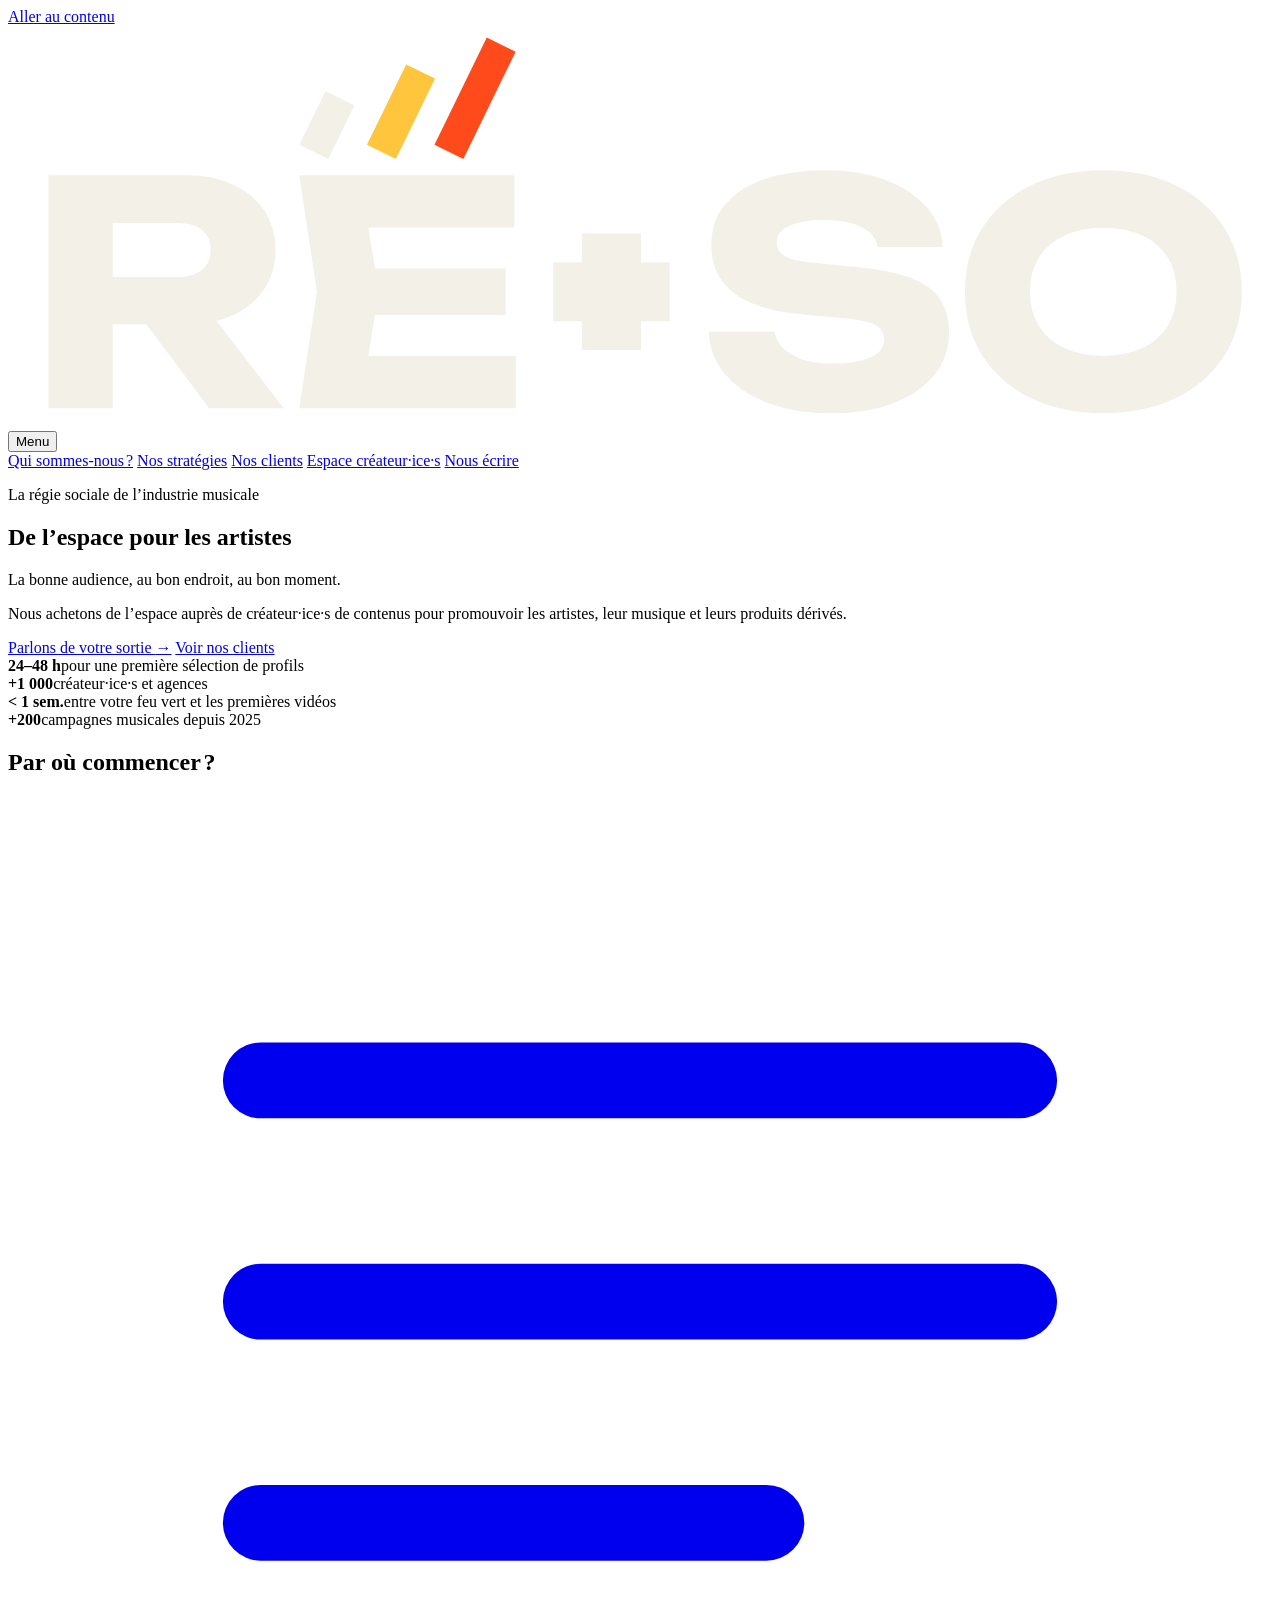
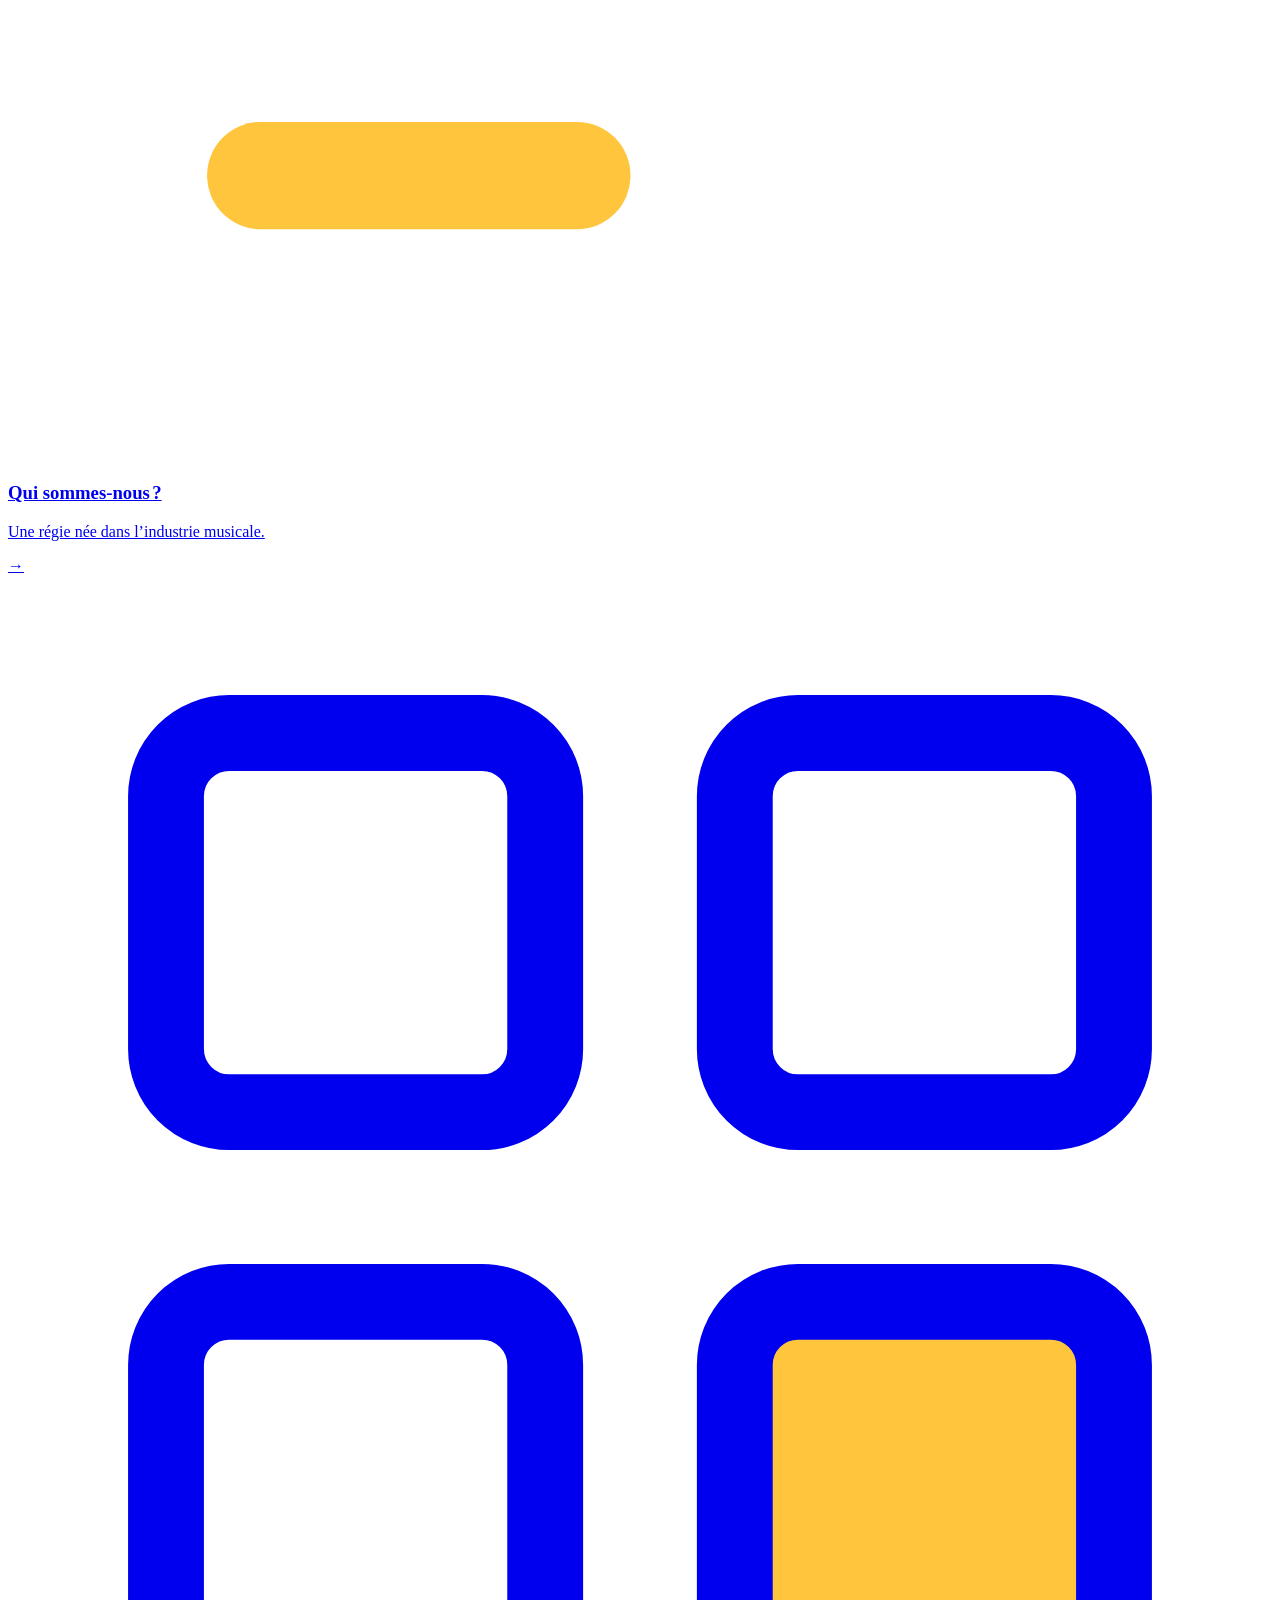
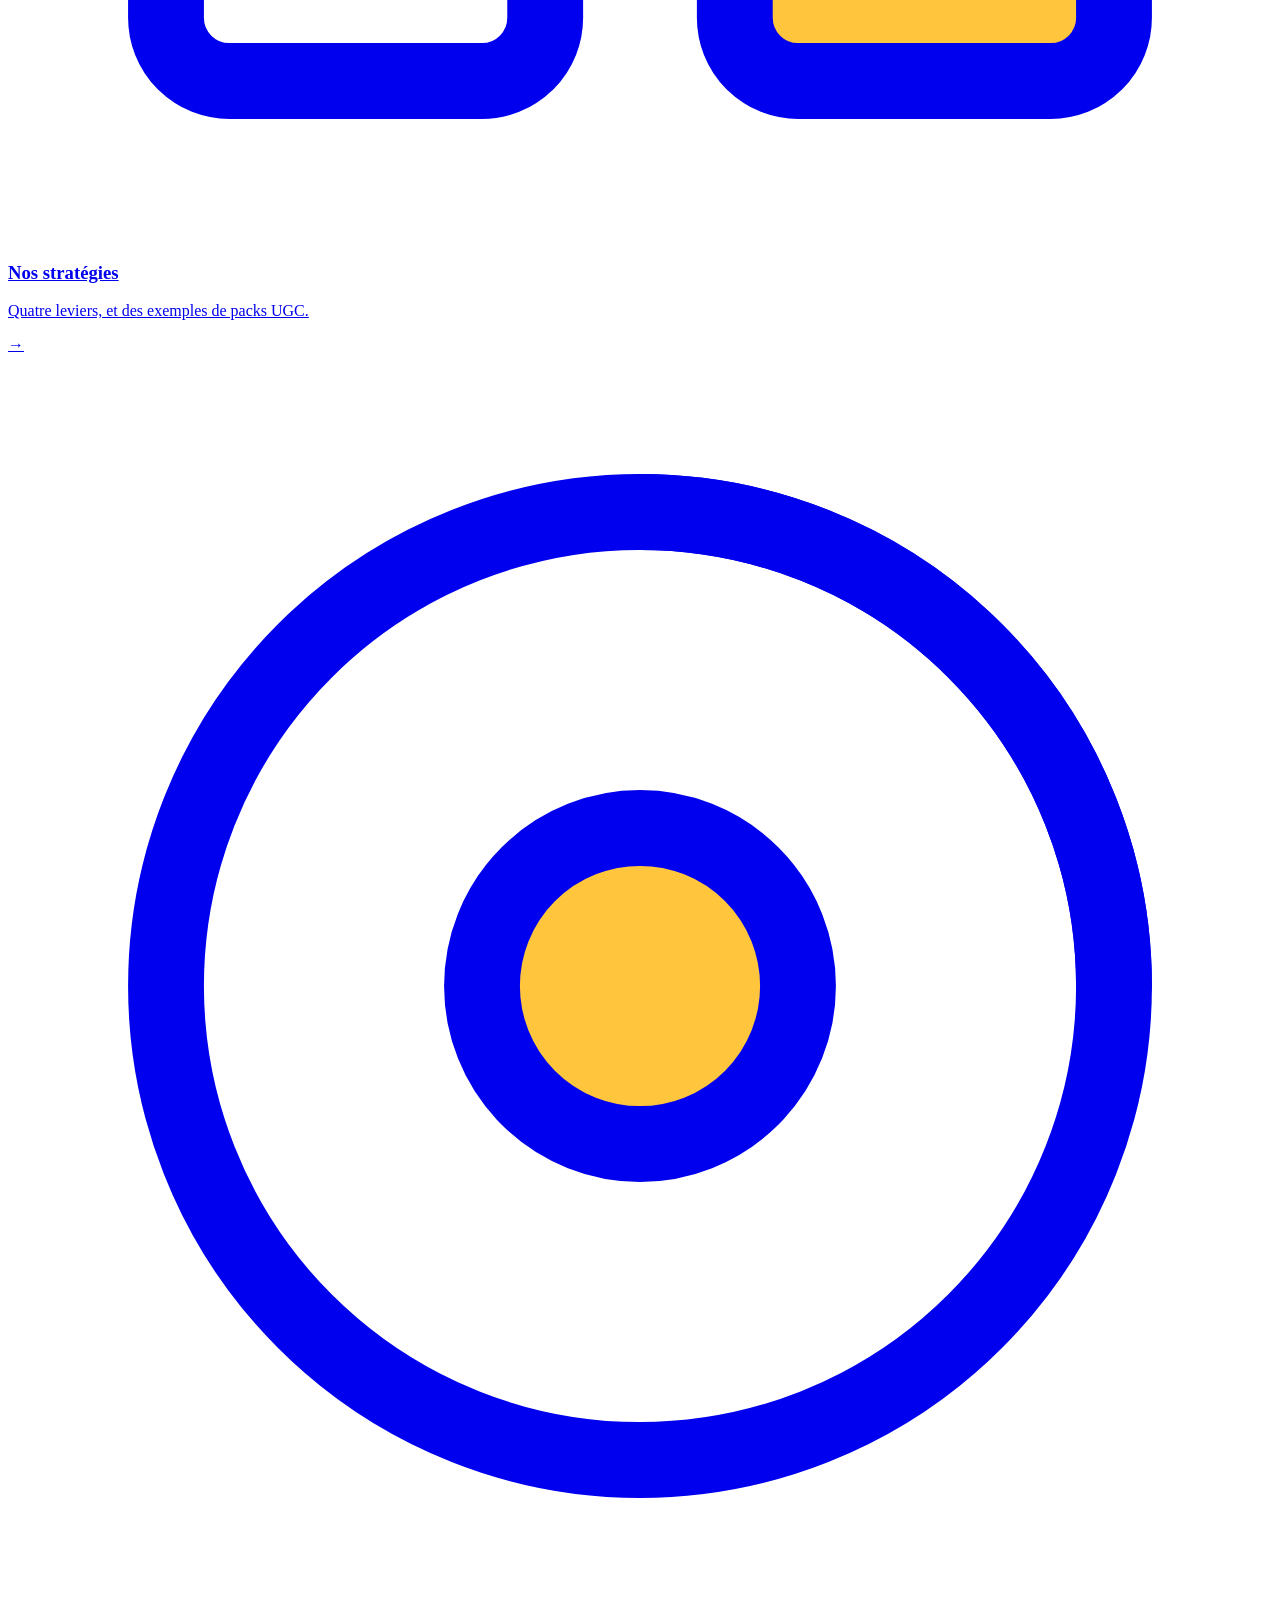
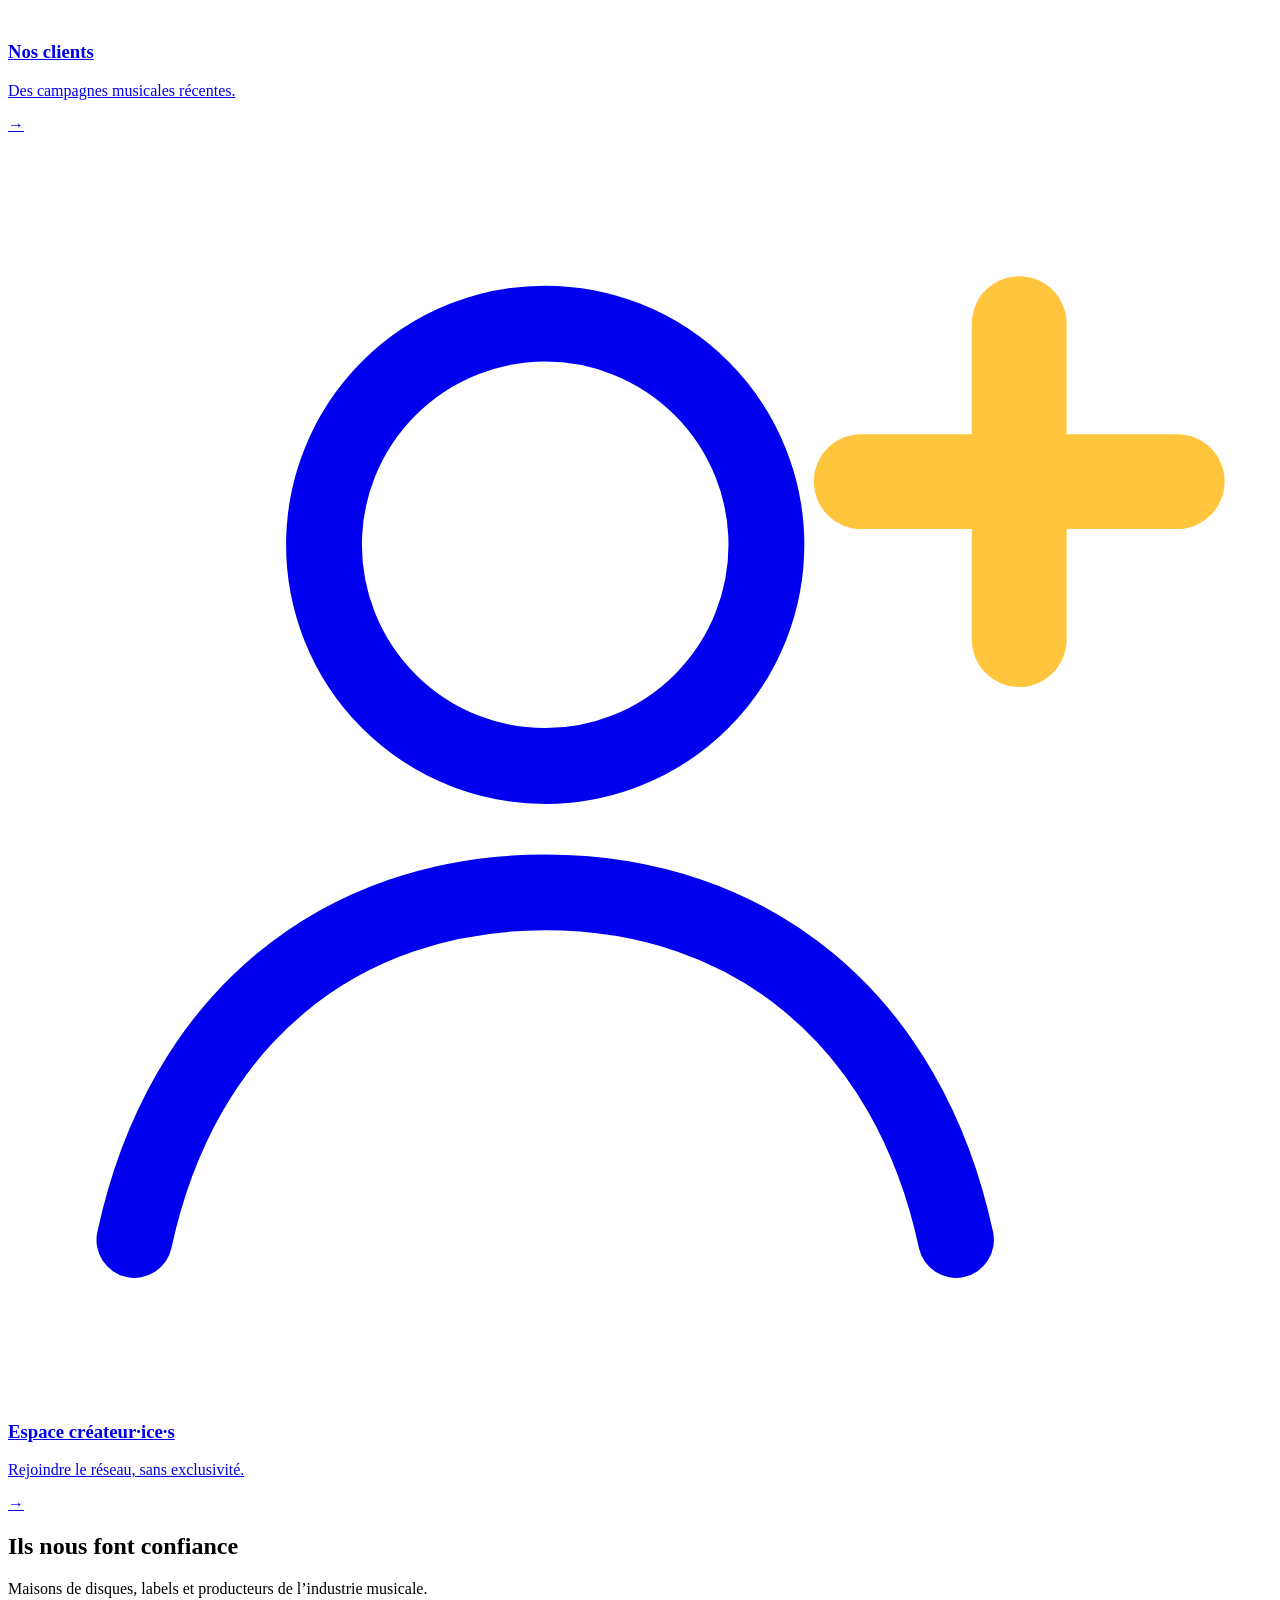
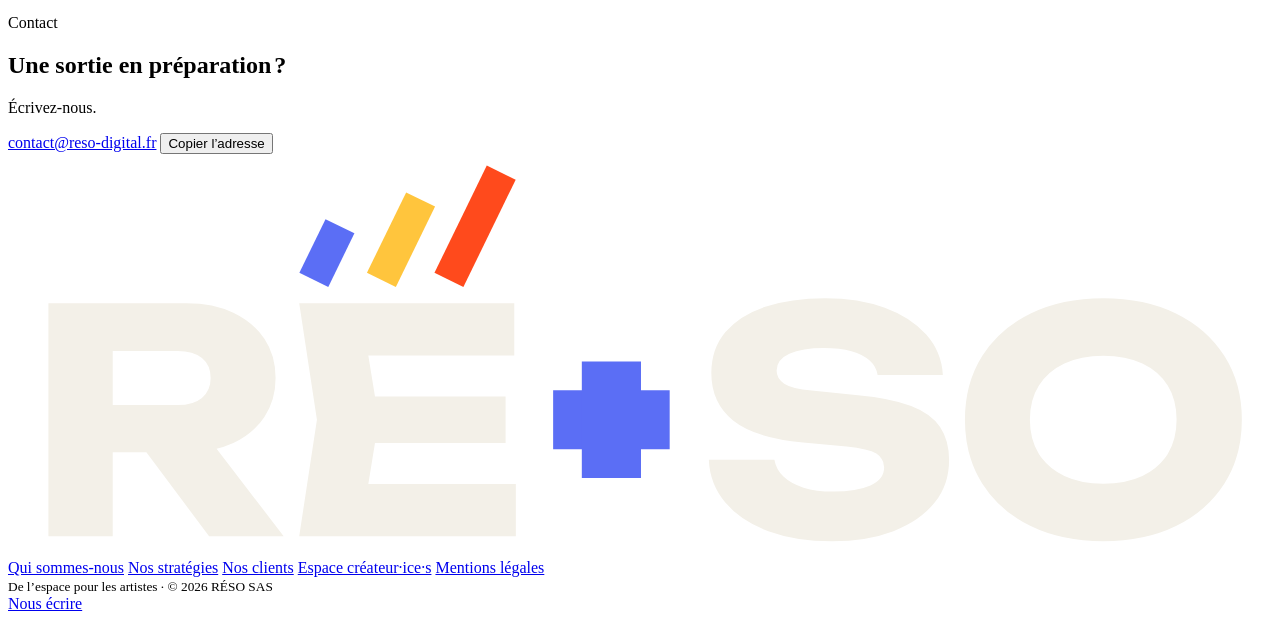
==== index.html @ 69745cab "Site RÉSO : pages" ====
<!DOCTYPE html>
<html lang="fr">
<head>
<meta charset="utf-8">
<meta name="viewport" content="width=device-width, initial-scale=1, viewport-fit=cover">
<title>RÉSO — La régie sociale de l’industrie musicale</title>
<meta name="description" content="RÉSO achète de l’espace auprès de créateur·ice·s de contenus pour promouvoir les artistes, leur musique et leurs produits dérivés.">
<meta property="og:title" content="RÉSO — La régie sociale de l’industrie musicale">
<meta property="og:description" content="RÉSO achète de l’espace auprès de créateur·ice·s de contenus pour promouvoir les artistes, leur musique et leurs produits dérivés.">
<meta property="og:type" content="website">
<meta property="og:url" content="https://reso-digital.fr/">
<meta property="og:image" content="https://reso-digital.fr/assets/partage.png">
<meta name="theme-color" content="#1B34E0">
<link rel="canonical" href="https://reso-digital.fr/">
<link rel="icon" href="assets/favicon.svg" type="image/svg+xml">
<link rel="preload" href="assets/fonts/unbounded-latin-700.woff2" as="font" type="font/woff2" crossorigin>
<link rel="stylesheet" href="assets/style.css">
</head>
<body>
<a class="skip" href="#accueil-contenu">Aller au contenu</a>
<header class="site-header" id="accueil-entete">
  <div class="wrap">
    <a class="logo" href="index.html" aria-label="RÉSO — accueil"><svg role="img" aria-label="RÉSO" xmlns="http://www.w3.org/2000/svg" viewBox="-60.0 -1230.0 4067.0 1290.0"><g transform="scale(1 -1)"><path d="M213.0 422H486.0Q536.0 422 564.0 445.0Q592.0 468 592.0 509Q592.0 551 564.0 573.5Q536.0 596 486.0 596H184.0L277.0 695V0H70.0V750H515.0Q601.0 750 665.0 719.5Q729.0 689 765.0 635.5Q801.0 582 801.0 509Q801.0 438 765.0 384.0Q729.0 330 665.0 300.0Q601.0 270 515.0 270H213.0ZM325.0 351H558.0L827.0 0H587.0Z" fill="#F3F0E8"/><path d="M1541.0 450V300H992.0V450ZM1133.0 375 1084.0 74 1000.0 168H1574.0V0H877.0L934.0 375L877.0 750H1569.0V582H1000.0L1084.0 676Z" fill="#F3F0E8"/><path d="M2195.0 246H2406.0Q2411.0 215 2435.0 192.0Q2459.0 169 2499.5 156.5Q2540.0 144 2595.0 144Q2671.0 144 2715.0 163.5Q2759.0 183 2759.0 221Q2759.0 250 2734.0 266.0Q2709.0 282 2638.0 289L2498.0 302Q2343.0 316 2273.0 372.5Q2203.0 429 2203.0 525Q2203.0 603 2248.5 657.0Q2294.0 711 2376.5 738.5Q2459.0 766 2569.0 766Q2677.0 766 2761.0 735.5Q2845.0 705 2894.5 649.0Q2944.0 593 2948.0 519H2738.0Q2734.0 546 2712.5 565.5Q2691.0 585 2654.0 595.5Q2617.0 606 2565.0 606Q2495.0 606 2454.0 587.5Q2413.0 569 2413.0 533Q2413.0 507 2437.5 491.0Q2462.0 475 2526.0 469L2675.0 454Q2782.0 444 2846.0 419.5Q2910.0 395 2939.0 352.0Q2968.0 309 2968.0 245Q2968.0 166 2921.0 107.5Q2874.0 49 2789.0 16.5Q2704.0 -16 2591.0 -16Q2475.0 -16 2386.5 16.5Q2298.0 49 2248.0 108.5Q2198.0 168 2195.0 246Z" fill="#F3F0E8"/><path d="M3464.0 -16Q3331.0 -16 3230.5 33.0Q3130.0 82 3074.5 170.0Q3019.0 258 3019.0 375Q3019.0 492 3074.5 580.0Q3130.0 668 3230.5 717.0Q3331.0 766 3464.0 766Q3598.0 766 3698.0 717.0Q3798.0 668 3854.0 580.0Q3910.0 492 3910.0 375Q3910.0 258 3854.0 170.0Q3798.0 82 3698.0 33.0Q3598.0 -16 3464.0 -16ZM3464.0 169Q3537.0 169 3590.0 194.0Q3643.0 219 3671.5 265.0Q3700.0 311 3700.0 375Q3700.0 439 3671.5 485.0Q3643.0 531 3590.0 556.0Q3537.0 581 3464.0 581Q3392.0 581 3339.0 556.0Q3286.0 531 3257.0 485.0Q3228.0 439 3228.0 375Q3228.0 311 3257.0 265.0Q3286.0 219 3339.0 194.0Q3392.0 169 3464.0 169Z" fill="#F3F0E8"/><path d="M 924.0 825.0 L 1008.1 997.5" stroke="#F3F0E8" stroke-width="103.5" stroke-linecap="butt" fill="none"/><path d="M 1141.4 825.0 L 1267.6 1083.8" stroke="#FFC53D" stroke-width="103.5" stroke-linecap="butt" fill="none"/><path d="M 1358.7 825.0 L 1527.0 1170.0" stroke="#FF4A1C" stroke-width="103.5" stroke-linecap="butt" fill="none"/><path d="M 1694.0 375.0 H 2069.0" stroke="#F3F0E8" stroke-width="190.4" stroke-linecap="butt" fill="none"/><path d="M 1881.5 187.5 V 562.5" stroke="#F3F0E8" stroke-width="190.4" stroke-linecap="butt" fill="none"/></g></svg></a>
    <button class="menu-btn" type="button" aria-expanded="false" aria-controls="accueil-nav"><span class="barres" aria-hidden="true"><i></i><i></i><i></i></span>Menu</button>
    <nav class="nav" id="accueil-nav" aria-label="Navigation principale">
      <a href="qui-sommes-nous.html">Qui sommes-nous ?</a>
      <a href="strategies.html">Nos stratégies</a>
      <a href="clients.html">Nos clients</a>
      <a href="createurs.html">Espace créateur·ice·s</a>
      <a class="btn btn-ambre" href="#accueil-contact">Nous écrire</a>
    </nav>
  </div>
</header>
<main id="accueil-contenu">
<section class="hero hero-accueil" id="accueil">
  <div class="wrap hero-grid">
    <div>
      <p class="eyebrow">La régie sociale de l’industrie musicale</p>
      <h1 class="h-display">De l’espace pour les artistes</h1>
      <p class="accroche">La bonne audience, au bon endroit, au bon moment.</p>
      <p class="lede">Nous achetons de l’espace auprès de créateur·ice·s de contenus pour promouvoir les artistes, leur musique et leurs produits dérivés.</p>
      <div class="ctas">
        <a class="btn btn-ambre" href="#accueil-contact">Parlons de votre sortie <span class="fl" aria-hidden="true">→</span></a>
        <a class="btn btn-ivoire" href="clients.html">Voir nos clients</a>
      </div>
    </div>
    <div class="phones" id="phones" aria-label="Aperçu de campagnes"></div>
  </div>
  <div class="wrap">
    <div class="chiffres">
      <div class="chiffre"><b>24–48&nbsp;h</b><span>pour une première sélection de profils</span></div>
      <div class="chiffre"><b>+1&nbsp;000</b><span>créateur·ice·s et agences</span></div>
      <div class="chiffre"><b>&lt;&nbsp;1&nbsp;sem.</b><span>entre votre feu vert et les premières vidéos</span></div>
      <div class="chiffre"><b>+200</b><span>campagnes musicales depuis 2025</span></div>
    </div>
  </div>
</section>

<section class="band portes" aria-labelledby="accueil-portes">
  <div class="wrap">
    <h2 class="portes-titre" id="accueil-portes">Par où commencer ?</h2>
    <div class="portes-grille portes-grille--4">
      <a class="porte" href="qui-sommes-nous.html"><svg viewBox="0 0 40 40" aria-hidden="true" fill="none" stroke="currentColor" stroke-width="2.4" stroke-linejoin="round" stroke-linecap="round"><path d="M8 9h24M8 16h24M8 23h16"/><path d="M8 31h10" stroke="#FFC53D" stroke-width="3.4"/></svg><h3>Qui sommes-nous ?</h3><p>Une régie née dans l’industrie musicale.</p><span class="fl" aria-hidden="true">→</span></a>
      <a class="porte" href="strategies.html"><svg viewBox="0 0 40 40" aria-hidden="true" fill="none" stroke="currentColor" stroke-width="2.4" stroke-linejoin="round" stroke-linecap="round"><rect x="5" y="5" width="12" height="12" rx="2"/><rect x="23" y="5" width="12" height="12" rx="2"/><rect x="5" y="23" width="12" height="12" rx="2"/><rect x="23" y="23" width="12" height="12" rx="2" fill="#FFC53D"/></svg><h3>Nos stratégies</h3><p>Quatre leviers, et des exemples de packs UGC.</p><span class="fl" aria-hidden="true">→</span></a>
      <a class="porte" href="clients.html"><svg viewBox="0 0 40 40" aria-hidden="true" fill="none" stroke="currentColor" stroke-width="2.4" stroke-linejoin="round" stroke-linecap="round"><circle cx="20" cy="20" r="15"/><circle cx="20" cy="20" r="5" fill="#FFC53D"/><path d="M20 5a15 15 0 0 1 15 15"/></svg><h3>Nos clients</h3><p data-apercu-campagnes>Des campagnes musicales récentes.</p><span class="fl" aria-hidden="true">→</span></a>
      <a class="porte porte-createurs" href="createurs.html"><svg viewBox="0 0 40 40" aria-hidden="true" fill="none" stroke="currentColor" stroke-width="2.4" stroke-linejoin="round" stroke-linecap="round"><circle cx="17" cy="13" r="7"/><path d="M4 35c1.5-7 6.5-11 13-11s11.5 4 13 11"/><path d="M32 6v10M27 11h10" stroke="#FFC53D" stroke-width="3"/></svg><h3>Espace créateur·ice·s</h3><p>Rejoindre le réseau, sans exclusivité.</p><span class="fl" aria-hidden="true">→</span></a>
    </div>
  </div>
</section>

<section class="confiance" aria-labelledby="accueil-confiance">
  <div class="wrap">
    <div class="confiance-tete">
      <h2 id="accueil-confiance">Ils nous font confiance</h2>
      <p>Maisons de disques, labels et producteurs de l’industrie musicale.</p>
    </div>
    <div class="marquee" data-clients></div>
    <div class="partenaires" id="partenaires" hidden></div>
  </div>
</section>
<section class="band contact" id="accueil-contact">
  <div class="wrap contact-grid">
    <div>
      <p class="eyebrow">Contact</p>
      <h2 class="h-display">Une sortie en préparation ?</h2>
      <p class="lede">Écrivez-nous.</p>
    </div>
    <div>
      <div class="mail">
        <a class="adresse" href="mailto:contact@reso-digital.fr" id="accueil-adresse" data-email="contact">contact@reso-digital.fr</a>
        <button class="btn btn-ivoire" type="button" data-copie="accueil-adresse">Copier l’adresse</button>
        <span class="copie-ok" role="status"></span>
      </div>
    </div>
  </div>
</section>
</main>
<footer class="site-footer">
  <div class="wrap">
    <a class="logo" href="index.html" aria-label="RÉSO — accueil"><svg role="img" aria-label="RÉSO" xmlns="http://www.w3.org/2000/svg" viewBox="-60.0 -1230.0 4067.0 1290.0"><g transform="scale(1 -1)"><path d="M213.0 422H486.0Q536.0 422 564.0 445.0Q592.0 468 592.0 509Q592.0 551 564.0 573.5Q536.0 596 486.0 596H184.0L277.0 695V0H70.0V750H515.0Q601.0 750 665.0 719.5Q729.0 689 765.0 635.5Q801.0 582 801.0 509Q801.0 438 765.0 384.0Q729.0 330 665.0 300.0Q601.0 270 515.0 270H213.0ZM325.0 351H558.0L827.0 0H587.0Z" fill="#F3F0E8"/><path d="M1541.0 450V300H992.0V450ZM1133.0 375 1084.0 74 1000.0 168H1574.0V0H877.0L934.0 375L877.0 750H1569.0V582H1000.0L1084.0 676Z" fill="#F3F0E8"/><path d="M2195.0 246H2406.0Q2411.0 215 2435.0 192.0Q2459.0 169 2499.5 156.5Q2540.0 144 2595.0 144Q2671.0 144 2715.0 163.5Q2759.0 183 2759.0 221Q2759.0 250 2734.0 266.0Q2709.0 282 2638.0 289L2498.0 302Q2343.0 316 2273.0 372.5Q2203.0 429 2203.0 525Q2203.0 603 2248.5 657.0Q2294.0 711 2376.5 738.5Q2459.0 766 2569.0 766Q2677.0 766 2761.0 735.5Q2845.0 705 2894.5 649.0Q2944.0 593 2948.0 519H2738.0Q2734.0 546 2712.5 565.5Q2691.0 585 2654.0 595.5Q2617.0 606 2565.0 606Q2495.0 606 2454.0 587.5Q2413.0 569 2413.0 533Q2413.0 507 2437.5 491.0Q2462.0 475 2526.0 469L2675.0 454Q2782.0 444 2846.0 419.5Q2910.0 395 2939.0 352.0Q2968.0 309 2968.0 245Q2968.0 166 2921.0 107.5Q2874.0 49 2789.0 16.5Q2704.0 -16 2591.0 -16Q2475.0 -16 2386.5 16.5Q2298.0 49 2248.0 108.5Q2198.0 168 2195.0 246Z" fill="#F3F0E8"/><path d="M3464.0 -16Q3331.0 -16 3230.5 33.0Q3130.0 82 3074.5 170.0Q3019.0 258 3019.0 375Q3019.0 492 3074.5 580.0Q3130.0 668 3230.5 717.0Q3331.0 766 3464.0 766Q3598.0 766 3698.0 717.0Q3798.0 668 3854.0 580.0Q3910.0 492 3910.0 375Q3910.0 258 3854.0 170.0Q3798.0 82 3698.0 33.0Q3598.0 -16 3464.0 -16ZM3464.0 169Q3537.0 169 3590.0 194.0Q3643.0 219 3671.5 265.0Q3700.0 311 3700.0 375Q3700.0 439 3671.5 485.0Q3643.0 531 3590.0 556.0Q3537.0 581 3464.0 581Q3392.0 581 3339.0 556.0Q3286.0 531 3257.0 485.0Q3228.0 439 3228.0 375Q3228.0 311 3257.0 265.0Q3286.0 219 3339.0 194.0Q3392.0 169 3464.0 169Z" fill="#F3F0E8"/><path d="M 924.0 825.0 L 1008.1 997.5" stroke="#5B6EF5" stroke-width="103.5" stroke-linecap="butt" fill="none"/><path d="M 1141.4 825.0 L 1267.6 1083.8" stroke="#FFC53D" stroke-width="103.5" stroke-linecap="butt" fill="none"/><path d="M 1358.7 825.0 L 1527.0 1170.0" stroke="#FF4A1C" stroke-width="103.5" stroke-linecap="butt" fill="none"/><path d="M 1694.0 375.0 H 2069.0" stroke="#5B6EF5" stroke-width="190.4" stroke-linecap="butt" fill="none"/><path d="M 1881.5 187.5 V 562.5" stroke="#5B6EF5" stroke-width="190.4" stroke-linecap="butt" fill="none"/></g></svg></a>
    <nav aria-label="Plan du site">
      <a href="qui-sommes-nous.html">Qui sommes-nous</a>
      <a href="strategies.html">Nos stratégies</a>
      <a href="clients.html">Nos clients</a>
      <a href="createurs.html">Espace créateur·ice·s</a>
      <a href="mentions-legales.html">Mentions légales</a>
    </nav>
    <small>De l’espace pour les artistes · © 2026 RÉSO SAS</small>
  </div>
</footer>
<a class="cta-flottant" href="#accueil-contact" data-cible="accueil-contact">Nous écrire</a>

<script src="contenu.js"></script>
<script src="assets/site.js"></script>
</body>
</html>
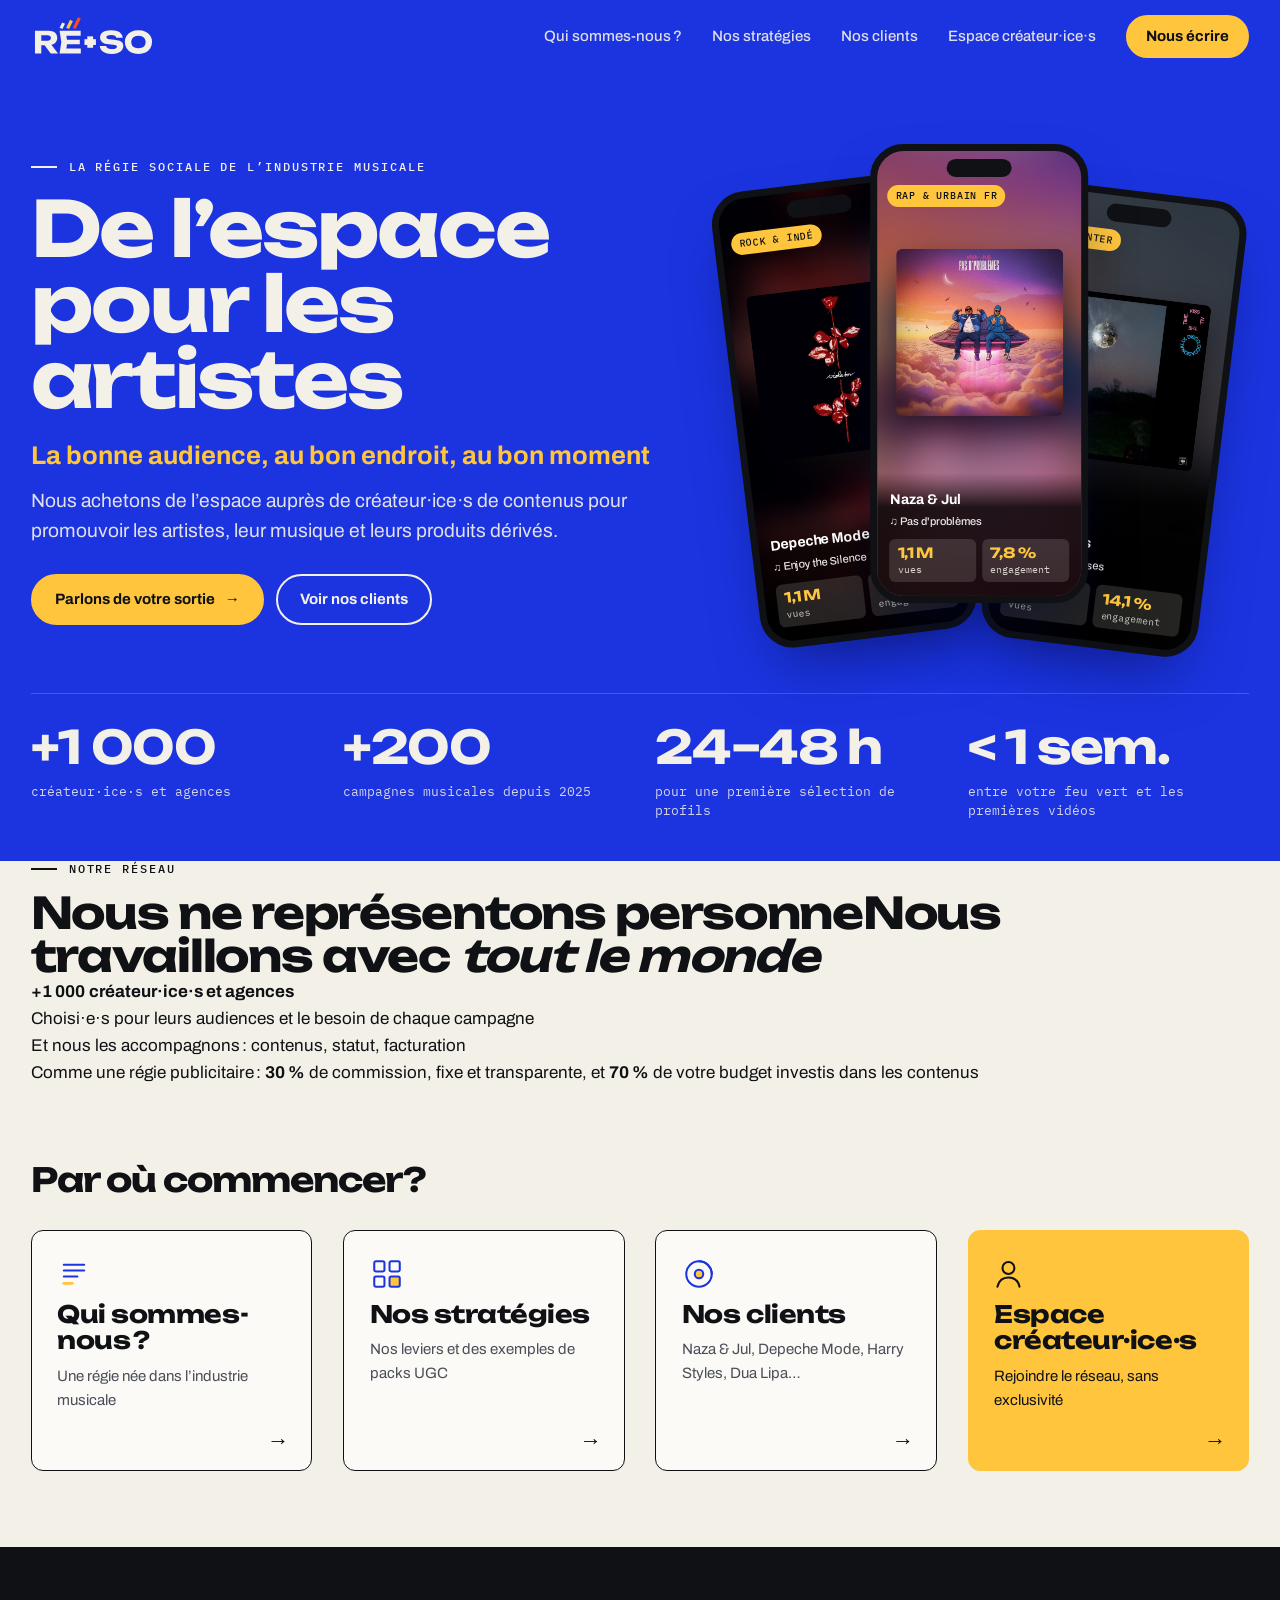
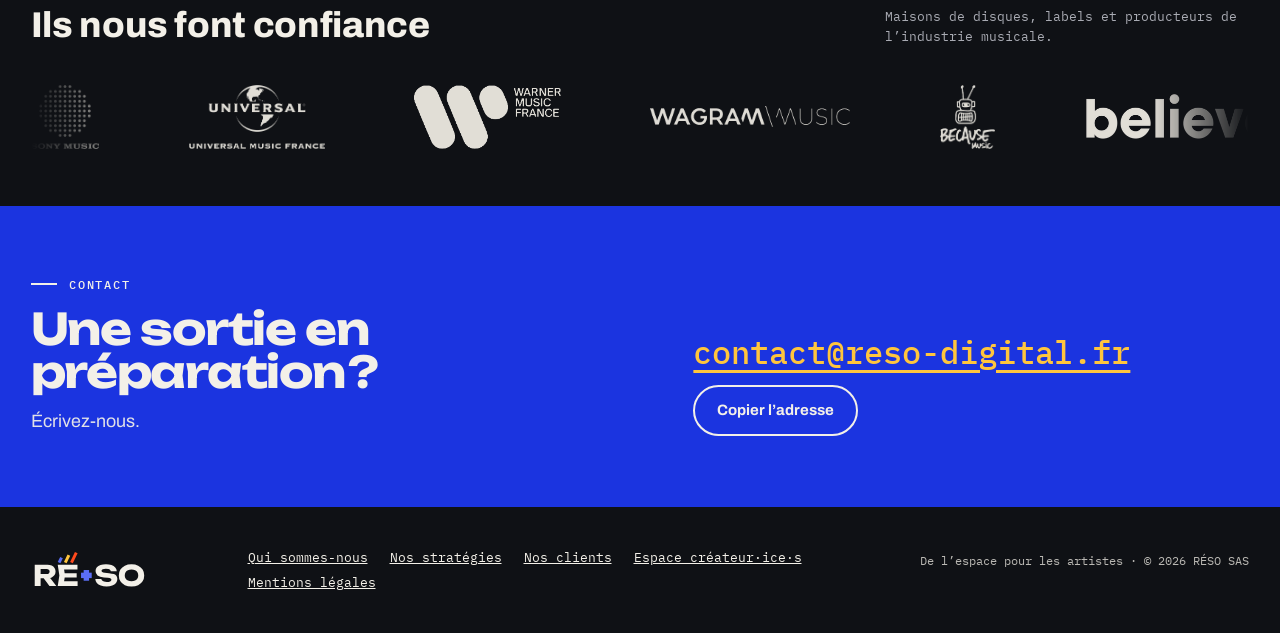
==== commit d6c1f416: "Site : réseau +1 000 et régie expliqués, leviers alignés sur le carrousel" ====
--- a/index.html
+++ b/index.html
@@ -37,7 +37,7 @@
     <div>
       <p class="eyebrow">La régie sociale de l’industrie musicale</p>
       <h1 class="h-display">De l’espace pour les artistes</h1>
-      <p class="accroche">La bonne audience, au bon endroit, au bon moment.</p>
+      <p class="accroche">La bonne audience, au bon endroit, au bon moment</p>
       <p class="lede">Nous achetons de l’espace auprès de créateur·ice·s de contenus pour promouvoir les artistes, leur musique et leurs produits dérivés.</p>
       <div class="ctas">
         <a class="btn btn-ambre" href="#accueil-contact">Parlons de votre sortie <span class="fl" aria-hidden="true">→</span></a>
@@ -48,10 +48,26 @@
   </div>
   <div class="wrap">
     <div class="chiffres">
+      <div class="chiffre"><b>+1&nbsp;000</b><span>créateur·ice·s et agences</span></div>
+      <div class="chiffre"><b>+200</b><span>campagnes musicales depuis 2025</span></div>
       <div class="chiffre"><b>24–48&nbsp;h</b><span>pour une première sélection de profils</span></div>
-      <div class="chiffre"><b>+1&nbsp;000</b><span>créateur·ice·s et agences</span></div>
       <div class="chiffre"><b>&lt;&nbsp;1&nbsp;sem.</b><span>entre votre feu vert et les premières vidéos</span></div>
-      <div class="chiffre"><b>+200</b><span>campagnes musicales depuis 2025</span></div>
+    </div>
+  </div>
+</section>
+
+<section class="reseau-accueil" aria-labelledby="accueil-reseau">
+  <div class="wrap reseau-grid">
+    <div>
+      <p class="eyebrow">Notre réseau</p>
+      <h2 class="h-display" id="accueil-reseau"><span>Nous ne représentons personne</span><span>Nous travaillons avec <em>tout le monde</em></span></h2>
+    </div>
+    <div class="reseau-chiffre">
+      <b>+1&nbsp;000</b>
+      <strong>créateur·ice·s et agences</strong>
+      <p>Choisi·e·s pour leurs audiences et le besoin de chaque campagne</p>
+      <p class="reseau-plus">Et nous les accompagnons : contenus, statut, facturation</p>
+      <p class="reseau-modele">Comme une régie publicitaire : <b>30&nbsp;%</b> de commission, fixe et transparente, et <b>70&nbsp;%</b> de votre budget investis dans les contenus</p>
     </div>
   </div>
 </section>
@@ -60,10 +76,10 @@
   <div class="wrap">
     <h2 class="portes-titre" id="accueil-portes">Par où commencer ?</h2>
     <div class="portes-grille portes-grille--4">
-      <a class="porte" href="qui-sommes-nous.html"><svg viewBox="0 0 40 40" aria-hidden="true" fill="none" stroke="currentColor" stroke-width="2.4" stroke-linejoin="round" stroke-linecap="round"><path d="M8 9h24M8 16h24M8 23h16"/><path d="M8 31h10" stroke="#FFC53D" stroke-width="3.4"/></svg><h3>Qui sommes-nous ?</h3><p>Une régie née dans l’industrie musicale.</p><span class="fl" aria-hidden="true">→</span></a>
-      <a class="porte" href="strategies.html"><svg viewBox="0 0 40 40" aria-hidden="true" fill="none" stroke="currentColor" stroke-width="2.4" stroke-linejoin="round" stroke-linecap="round"><rect x="5" y="5" width="12" height="12" rx="2"/><rect x="23" y="5" width="12" height="12" rx="2"/><rect x="5" y="23" width="12" height="12" rx="2"/><rect x="23" y="23" width="12" height="12" rx="2" fill="#FFC53D"/></svg><h3>Nos stratégies</h3><p>Quatre leviers, et des exemples de packs UGC.</p><span class="fl" aria-hidden="true">→</span></a>
-      <a class="porte" href="clients.html"><svg viewBox="0 0 40 40" aria-hidden="true" fill="none" stroke="currentColor" stroke-width="2.4" stroke-linejoin="round" stroke-linecap="round"><circle cx="20" cy="20" r="15"/><circle cx="20" cy="20" r="5" fill="#FFC53D"/><path d="M20 5a15 15 0 0 1 15 15"/></svg><h3>Nos clients</h3><p data-apercu-campagnes>Des campagnes musicales récentes.</p><span class="fl" aria-hidden="true">→</span></a>
-      <a class="porte porte-createurs" href="createurs.html"><svg viewBox="0 0 40 40" aria-hidden="true" fill="none" stroke="currentColor" stroke-width="2.4" stroke-linejoin="round" stroke-linecap="round"><circle cx="17" cy="13" r="7"/><path d="M4 35c1.5-7 6.5-11 13-11s11.5 4 13 11"/><path d="M32 6v10M27 11h10" stroke="#FFC53D" stroke-width="3"/></svg><h3>Espace créateur·ice·s</h3><p>Rejoindre le réseau, sans exclusivité.</p><span class="fl" aria-hidden="true">→</span></a>
+      <a class="porte" href="qui-sommes-nous.html"><svg viewBox="0 0 40 40" aria-hidden="true" fill="none" stroke="currentColor" stroke-width="2.4" stroke-linejoin="round" stroke-linecap="round"><path d="M8 9h24M8 16h24M8 23h16"/><path d="M8 31h10" stroke="#FFC53D" stroke-width="3.4"/></svg><h3>Qui sommes-nous ?</h3><p>Une régie née dans l’industrie musicale</p><span class="fl" aria-hidden="true">→</span></a>
+      <a class="porte" href="strategies.html"><svg viewBox="0 0 40 40" aria-hidden="true" fill="none" stroke="currentColor" stroke-width="2.4" stroke-linejoin="round" stroke-linecap="round"><rect x="5" y="5" width="12" height="12" rx="2"/><rect x="23" y="5" width="12" height="12" rx="2"/><rect x="5" y="23" width="12" height="12" rx="2"/><rect x="23" y="23" width="12" height="12" rx="2" fill="#FFC53D"/></svg><h3>Nos stratégies</h3><p>Nos leviers et des exemples de packs UGC</p><span class="fl" aria-hidden="true">→</span></a>
+      <a class="porte" href="clients.html"><svg viewBox="0 0 40 40" aria-hidden="true" fill="none" stroke="currentColor" stroke-width="2.4" stroke-linejoin="round" stroke-linecap="round"><circle cx="20" cy="20" r="15"/><circle cx="20" cy="20" r="5" fill="#FFC53D"/><path d="M20 5a15 15 0 0 1 15 15"/></svg><h3>Nos clients</h3><p data-apercu-campagnes>Des campagnes musicales récentes</p><span class="fl" aria-hidden="true">→</span></a>
+      <a class="porte porte-createurs" href="createurs.html"><svg viewBox="0 0 40 40" aria-hidden="true" fill="none" stroke="currentColor" stroke-width="2.4" stroke-linejoin="round" stroke-linecap="round"><circle cx="17" cy="13" r="7"/><path d="M4 35c1.5-7 6.5-11 13-11s11.5 4 13 11"/><path d="M32 6v10M27 11h10" stroke="#FFC53D" stroke-width="3"/></svg><h3>Espace créateur·ice·s</h3><p>Rejoindre le réseau, sans exclusivité</p><span class="fl" aria-hidden="true">→</span></a>
     </div>
   </div>
 </section>
--- a/assets/style.css
+++ b/assets/style.css
@@ -0,0 +1,1053 @@
+/* Charte RÉSO v1 — une seule ambiance assumée (bleu / encre / ivoire), pas de mode sombre.
+   Mise en page : bandes de couleur pleine largeur qui alternent bleu → encre → ivoire,
+   grille 12 colonnes, titres Unbounded très grands, contenus visuels (pochettes, logos) au premier plan. */
+@font-face{font-family:"Unbounded";font-weight:700;font-display:swap;src:url("fonts/unbounded-latin-700.woff2") format("woff2")}
+@font-face{font-family:"Archivo";font-weight:400;font-display:swap;src:url("fonts/archivo-latin-400.woff2") format("woff2")}
+@font-face{font-family:"Archivo";font-weight:500;font-display:swap;src:url("fonts/archivo-latin-500.woff2") format("woff2")}
+@font-face{font-family:"Archivo";font-weight:700;font-display:swap;src:url("fonts/archivo-latin-700.woff2") format("woff2")}
+@font-face{font-family:"Archivo";font-weight:800;font-display:swap;src:url("fonts/archivo-latin-800.woff2") format("woff2")}
+@font-face{font-family:"IBM Plex Mono";font-weight:400;font-display:swap;src:url("fonts/ibm-plex-mono-latin-400.woff2") format("woff2")}
+@font-face{font-family:"IBM Plex Mono";font-weight:500;font-display:swap;src:url("fonts/ibm-plex-mono-latin-500.woff2") format("woff2")}
+
+:root{
+  color-scheme: light;
+  --bleu:#1B34E0; --bleu-fonce:#1428B8; --bleu-clair:#5B6EF5; --ambre:#FFC53D; --vermillon:#FF4A1C;
+  --encre:#0F1115; --encre-2:#1A1D24; --ivoire:#F3F0E8; --ivoire-2:#E8E4D8;
+  --gris:#4B4E58; --gris-clair:#A9ABB3; --filet:rgba(15,17,21,.14); --filet-clair:rgba(243,240,232,.18);
+  --display:"Unbounded","Archivo Black",system-ui,sans-serif;
+  --text:"Archivo","Helvetica Neue",Arial,sans-serif;
+  --mono:"IBM Plex Mono",ui-monospace,Menlo,monospace;
+  --x:clamp(16px,2.4vw,32px);
+  --max:1240px;
+}
+*{box-sizing:border-box}
+html{scroll-behavior:smooth;scroll-padding-top:76px}
+body{margin:0;background:var(--ivoire);color:var(--encre);font:400 17px/1.6 var(--text);-webkit-font-smoothing:antialiased;text-rendering:optimizeLegibility;overflow-x:hidden}
+body::before{content:"";position:fixed;inset:0 0 auto;height:env(safe-area-inset-top,0px);z-index:30;background:var(--bleu)}
+a{color:inherit}
+img{display:block;max-width:100%}
+[hidden]{display:none!important}
+:focus-visible{outline:3px solid var(--ambre);outline-offset:3px;border-radius:2px}
+.wrap{max-width:calc(var(--max) + 2 * var(--x));margin-inline:auto;
+  padding-left:max(var(--x),16px,env(safe-area-inset-left,0px));padding-right:max(var(--x),16px,env(safe-area-inset-right,0px))}
+.band{padding-block:clamp(72px,10vw,140px)}
+.skip{position:absolute;left:-9999px}
+.skip:focus{left:16px;top:16px;z-index:50;background:var(--ambre);padding:8px 12px}
+
+/* typo */
+.eyebrow{font:500 12px/1.3 var(--mono);letter-spacing:.16em;text-transform:uppercase;margin:0 0 22px;display:flex;align-items:center;gap:12px}
+.eyebrow::before{content:"";width:26px;height:2px;background:currentColor}
+h1,h2,h3{margin:0;text-wrap:balance}
+p{margin:0}
+.h-display{font-family:var(--display);font-weight:700;letter-spacing:-.03em;line-height:.98}
+h2.h-display{font-size:clamp(34px,5.6vw,80px)}
+
+/* boutons */
+.btn{display:inline-flex;align-items:center;gap:10px;font:700 15px/1 var(--text);text-decoration:none;padding:16px 22px;border-radius:999px;border:2px solid currentColor;transition:background .15s,color .15s,border-color .15s,transform .15s;cursor:pointer;background:none;white-space:nowrap}
+.btn:hover{transform:translateY(-1px)}
+.btn .fl{transition:transform .15s}
+.btn:hover .fl{transform:translateX(3px)}
+.btn-ambre{background:var(--ambre);color:var(--encre);border-color:var(--ambre)}
+.btn-ambre:hover{background:var(--ivoire);border-color:var(--ivoire)}
+.btn-ivoire{color:var(--ivoire)}
+.btn-ivoire:hover{background:var(--ivoire);color:var(--bleu)}
+.btn-encre{background:var(--encre);color:var(--ivoire);border-color:var(--encre)}
+.btn-encre:hover{background:var(--bleu);border-color:var(--bleu)}
+
+/* header */
+.site-header{position:sticky;top:env(safe-area-inset-top,0px);z-index:20;background:var(--bleu);color:var(--ivoire);transition:box-shadow .2s}
+.site-header.scrolled{box-shadow:0 1px 0 var(--filet-clair)}
+.site-header .wrap{display:flex;align-items:center;justify-content:space-between;gap:24px;min-height:72px}
+.logo{display:block;width:124px;line-height:0;flex:none}
+.logo svg{width:100%;height:auto}
+.nav{display:flex;align-items:center;gap:30px;font:500 15px/1 var(--text)}
+.nav a{text-decoration:none;padding-block:8px}
+.nav a:not(.btn){opacity:.9}
+.nav a:not(.btn):hover{opacity:1;text-decoration:underline;text-underline-offset:6px;text-decoration-thickness:2px}
+.nav .btn{padding:12px 18px}
+@media (max-width:860px){.nav a:not(.btn){display:none}}
+
+/* hero */
+.hero{background:var(--bleu);color:var(--ivoire);overflow:hidden}
+.hero-grid{display:grid;grid-template-columns:minmax(0,1.2fr) minmax(0,1fr);gap:var(--x);align-items:center;padding-block:clamp(40px,6vw,88px) clamp(48px,6vw,80px)}
+.hero h1{font-size:clamp(44px,7.4vw,112px)}
+.hero .accroche{font:700 clamp(19px,2vw,26px)/1.3 var(--text);color:var(--ambre);margin-top:30px;max-width:26em}
+.hero .lede{font:400 clamp(17px,1.5vw,20px)/1.55 var(--text);margin-top:16px;max-width:32em;opacity:.92}
+.hero .ctas{display:flex;flex-wrap:wrap;gap:12px;margin-top:38px}
+
+/* téléphones */
+.phones{position:relative;height:clamp(420px,46vw,600px)}
+.phone{position:absolute;top:50%;left:50%;width:clamp(170px,17vw,248px);aspect-ratio:9/19;border-radius:clamp(26px,2.6vw,38px);background:var(--encre);
+  border:clamp(6px,.6vw,9px) solid var(--encre);overflow:hidden;box-shadow:0 30px 60px -20px rgba(5,10,60,.55);max-width:100%}
+.phone .fond{position:absolute;inset:-20%;background-size:cover;background-position:center;filter:blur(22px) saturate(1.2) brightness(.7)}
+.phone .pochette{position:absolute;left:9%;right:9%;top:22%;aspect-ratio:1;border-radius:6px;overflow:hidden;box-shadow:0 12px 30px rgba(0,0,0,.4)}
+.phone .pochette img{width:100%;height:100%;object-fit:cover}
+.phone .encoche{position:absolute;top:8px;left:50%;translate:-50% 0;width:32%;height:18px;border-radius:99px;background:var(--encre)}
+.phone .ui{position:absolute;inset:auto 0 0 0;padding:14px 12px 16px;background:linear-gradient(transparent,rgba(0,0,0,.65));font:500 11px/1.35 var(--text);color:#fff}
+.phone .ui b{display:block;font:700 13px/1.25 var(--text)}
+.phone .ui .son{display:flex;gap:6px;margin-top:6px;opacity:.9;white-space:nowrap;overflow:hidden;text-overflow:ellipsis}
+.phone .cote{position:absolute;right:8px;bottom:84px;display:grid;gap:12px;justify-items:center;font:500 10px/1 var(--mono);color:#fff}
+.phone .cote svg{width:22px;height:22px}
+.phone .badge{position:absolute;top:34px;left:10px;font:500 10px/1 var(--mono);letter-spacing:.08em;text-transform:uppercase;background:var(--ambre);color:var(--encre);padding:6px 8px;border-radius:99px}
+.phone.p1{translate:-112% -46%;rotate:-7deg;z-index:1}
+.phone.p2{translate:-50% -54%;z-index:3}
+.phone.p3{translate:12% -44%;rotate:7deg;z-index:2}
+@media (prefers-reduced-motion:no-preference){
+  .phone.p1{animation:flotte 7s ease-in-out infinite}
+  .phone.p2{animation:flotte 7s ease-in-out -2.3s infinite}
+  .phone.p3{animation:flotte 7s ease-in-out -4.6s infinite}
+}
+@keyframes flotte{50%{transform:translateY(-12px)}}
+.chiffres{border-top:1px solid var(--filet-clair);display:grid;grid-template-columns:repeat(3,minmax(0,1fr));gap:var(--x);padding-block:30px 40px}
+.chiffre b{display:block;font:700 clamp(32px,3.6vw,52px)/1 var(--display);letter-spacing:-.03em}
+.chiffre span{display:block;font:400 13px/1.5 var(--mono);margin-top:12px;opacity:.85;max-width:24em}
+@media (max-width:900px){
+  .hero-grid{grid-template-columns:1fr}
+  .phones{height:400px;margin-top:8px}
+}
+@media (max-width:560px){
+  .phones{height:330px}
+  .phone{width:148px}
+  .phone .cote{display:none}
+  .chiffres{grid-template-columns:1fr;gap:24px}
+}
+
+/* ils nous font confiance */
+.confiance{background:var(--encre);color:var(--ivoire);padding-block:clamp(48px,6vw,80px)}
+.confiance-tete{display:flex;flex-wrap:wrap;justify-content:space-between;align-items:end;gap:16px 40px;margin-bottom:clamp(32px,4vw,52px)}
+.confiance-tete h2{font:800 clamp(24px,2.8vw,36px)/1.15 var(--text);letter-spacing:-.01em;max-width:22em}
+.confiance-tete p{font:400 13px/1.5 var(--mono);color:var(--gris-clair);max-width:28em}
+.marquee{overflow:hidden;-webkit-mask-image:linear-gradient(90deg,transparent,#000 8%,#000 92%,transparent);mask-image:linear-gradient(90deg,transparent,#000 8%,#000 92%,transparent)}
+.marquee ul{display:flex;align-items:center;gap:clamp(48px,7vw,104px);padding-right:clamp(48px,7vw,104px);margin:0;padding:0;list-style:none;width:max-content}
+.marquee li{flex:none;height:clamp(44px,5vw,64px);display:flex;align-items:center}
+.marquee li img{height:100%;width:auto;max-width:200px;object-fit:contain;opacity:.92}
+.marquee li img.large{height:46%}
+@media (prefers-reduced-motion:no-preference){.marquee ul{animation:defile 36s linear infinite}.marquee:hover ul{animation-play-state:paused}}
+@media (prefers-reduced-motion:reduce){.marquee{-webkit-mask-image:none;mask-image:none}.marquee ul{flex-wrap:wrap;width:auto}.marquee [aria-hidden="true"]{display:none}}
+@keyframes defile{to{transform:translateX(-50%)}}
+.partenaires{margin-top:clamp(40px,5vw,64px);padding-top:28px;border-top:1px solid var(--filet-clair);display:flex;flex-wrap:wrap;align-items:center;gap:24px 56px}
+.partenaires .eyebrow{margin:0;color:var(--gris-clair)}
+.partenaires a,.partenaires span{display:flex;align-items:center;height:40px}
+.partenaires img{height:100%;width:auto;max-width:160px;object-fit:contain}
+
+/* offre */
+.offre h2.h-display,.methode h2.h-display{font-size:clamp(34px,4.4vw,64px)}
+.offre .grid{display:grid;grid-template-columns:repeat(12,minmax(0,1fr));gap:var(--x);align-items:start}
+.offre .tete{grid-column:1 / span 5;position:sticky;top:110px}
+.offre .tete p:not(.eyebrow){margin-top:24px;color:var(--gris);font-size:18px;max-width:26em}
+.offre .liste{grid-column:7 / span 6;border-top:2px solid var(--encre)}
+.offre details{border-bottom:1px solid var(--filet)}
+.offre summary{list-style:none;cursor:pointer;display:grid;grid-template-columns:auto 1fr auto;gap:18px;align-items:baseline;padding-block:26px;font:800 clamp(22px,2.2vw,30px)/1.15 var(--text);letter-spacing:-.015em}
+.offre summary::-webkit-details-marker{display:none}
+.offre summary .n{font:500 12px/1 var(--mono);color:var(--bleu);letter-spacing:.08em}
+.offre summary .plus{width:28px;height:28px;position:relative;align-self:center}
+.offre summary .plus::before,.offre summary .plus::after{content:"";position:absolute;inset:50% 0 auto;height:3px;margin-top:-1.5px;background:var(--bleu);transition:transform .2s}
+.offre summary .plus::after{transform:rotate(90deg)}
+.offre details[open] summary .plus::after{transform:rotate(0)}
+.offre summary:hover{color:var(--bleu)}
+.offre .corps{padding:0 46px 30px 0;color:var(--gris);display:grid;gap:14px;max-width:34em}
+.offre .corps ul{margin:0;padding:0;list-style:none;display:flex;flex-wrap:wrap;gap:8px}
+.offre .corps li{font:500 13px/1 var(--mono);border:1px solid var(--filet);padding:9px 12px;border-radius:999px;color:var(--encre)}
+@media (max-width:900px){.offre .tete,.offre .liste{grid-column:1 / -1;position:static}.offre .liste{margin-top:24px}}
+
+/* méthode */
+.methode{background:var(--bleu);color:var(--ivoire)}
+.methode .grid{display:grid;grid-template-columns:minmax(0,1fr) minmax(0,1.05fr);gap:clamp(32px,5vw,80px);align-items:center}
+.methode .txt p:not(.eyebrow){margin-top:24px;font-size:clamp(17px,1.5vw,20px);opacity:.92;max-width:28em}
+.methode .txt .btn{margin-top:36px}
+.engage{background:var(--ivoire);color:var(--bleu);border-radius:10px;padding:clamp(24px,3.4vw,48px);display:grid;gap:clamp(22px,2.6vw,32px);margin:0;list-style:none}
+.engage li{display:grid;grid-template-columns:auto 1fr;gap:18px;align-items:start;font:800 clamp(19px,1.9vw,25px)/1.25 var(--text);letter-spacing:-.01em}
+.engage li small{display:block;font:400 15px/1.5 var(--text);color:var(--gris);letter-spacing:0;margin-top:6px}
+.engage svg{width:30px;height:30px;margin-top:2px}
+@media (max-width:900px){.methode .grid{grid-template-columns:1fr}}
+
+/* campagnes */
+.campagnes{background:var(--encre);color:var(--ivoire)}
+.camp-tete{display:flex;flex-wrap:wrap;justify-content:space-between;align-items:end;gap:24px}
+.camp-total{font:400 14px/1.5 var(--mono);color:var(--gris-clair)}
+.camp-total b{color:var(--ivoire);font-weight:500}
+.filtres{display:flex;flex-wrap:wrap;gap:8px;margin-top:40px}
+.filtre{font:500 13px/1 var(--mono);padding:11px 15px;border-radius:999px;border:1px solid var(--filet-clair);background:transparent;color:var(--ivoire);cursor:pointer}
+.filtre:hover{border-color:var(--ivoire)}
+.filtre[aria-pressed="true"]{background:var(--ambre);color:var(--encre);border-color:var(--ambre)}
+.grille{display:grid;grid-template-columns:repeat(3,minmax(0,1fr));gap:clamp(16px,2.4vw,32px) var(--x);margin-top:32px}
+@media (max-width:1000px){.grille{grid-template-columns:repeat(2,minmax(0,1fr))}}
+.carte{display:grid;gap:4px;align-content:start;min-width:0}
+.carte .visuel{aspect-ratio:1;border-radius:6px;overflow:hidden;background:var(--encre-2);margin-bottom:16px;position:relative}
+.carte .visuel img{width:100%;height:100%;object-fit:cover;transition:transform .4s}
+.carte:hover .visuel img{transform:scale(1.04)}
+.carte .visuel .vide{position:absolute;inset:0;display:grid;place-items:center;font:700 64px/1 var(--display);color:var(--bleu-clair)}
+.carte .genre{font:500 11px/1 var(--mono);letter-spacing:.14em;text-transform:uppercase;color:var(--ambre);display:flex;gap:10px;margin-bottom:8px}
+.carte .genre i{font-style:normal;color:var(--gris-clair)}
+.carte .artiste{font:800 clamp(18px,1.8vw,24px)/1.15 var(--text);letter-spacing:-.01em;overflow-wrap:anywhere}
+.carte .titre{color:var(--gris-clair);font-size:15px}
+.carte .texte{color:var(--gris-clair);font-size:15px;margin-top:8px}
+.carte .stats{display:flex;flex-wrap:wrap;gap:6px 26px;align-items:end;margin-top:16px;padding-top:16px;border-top:1px solid var(--filet-clair)}
+.carte .stat b{display:block;font:700 clamp(22px,2.2vw,30px)/1 var(--display);letter-spacing:-.02em;font-variant-numeric:tabular-nums}
+.carte .stat span{display:block;font:400 12px/1 var(--mono);color:var(--gris-clair);margin-top:8px}
+.carte a.lien{font:500 13px/1 var(--mono);color:var(--ambre);margin-top:12px;text-underline-offset:4px}
+.note{font:400 12px/1.5 var(--mono);color:var(--gris-clair);margin-top:36px}
+
+/* manifeste */
+.manifeste .grid{display:grid;grid-template-columns:repeat(12,minmax(0,1fr));gap:var(--x)}
+.manifeste .grid > *{grid-column:1 / -1}
+.manifeste .gros{grid-column:1 / span 10;font:500 clamp(22px,2.6vw,36px)/1.35 var(--text);letter-spacing:-.01em;text-wrap:pretty}
+.manifeste .regie{font:700 clamp(34px,6vw,88px)/1 var(--display);letter-spacing:-.03em;color:var(--bleu);margin-block:clamp(28px,4vw,56px)}
+.manifeste .suite{grid-column:1 / span 7;display:grid;gap:1em;color:var(--gris);font-size:18px}
+.manifeste .fin{font:800 clamp(20px,2vw,26px)/1.3 var(--text);color:var(--encre)}
+.manifeste details{grid-column:1 / span 7;margin-top:28px}
+.manifeste summary{cursor:pointer;font:500 14px/1 var(--mono);color:var(--bleu);text-decoration:underline;text-underline-offset:5px;width:max-content}
+.manifeste details > div{display:grid;gap:1em;color:var(--gris);font-size:18px;margin-top:22px}
+@media (max-width:900px){.manifeste .gros,.manifeste .suite,.manifeste details{grid-column:1 / -1}}
+
+/* créateur·ice·s */
+.createurs{background:var(--ivoire-2)}
+.createurs .grid{display:grid;grid-template-columns:repeat(12,minmax(0,1fr));gap:var(--x);align-items:end}
+.createurs .quote{grid-column:1 / span 7;font:700 clamp(28px,3.8vw,54px)/1.08 var(--display);letter-spacing:-.03em}
+.createurs .cote{grid-column:9 / span 4;display:grid;gap:22px}
+.createurs .cote p{color:var(--gris)}
+.engagements{display:grid;grid-template-columns:repeat(4,minmax(0,1fr));gap:var(--x);margin:clamp(40px,5vw,64px) 0 0;padding:0;list-style:none}
+.engagements li{border-top:3px solid var(--encre);padding-top:18px;font:800 20px/1.2 var(--text)}
+.engagements li span{display:block;font:400 13px/1.5 var(--mono);color:var(--gris);margin-top:8px}
+@media (max-width:900px){.createurs .quote,.createurs .cote{grid-column:1 / -1}.engagements{grid-template-columns:repeat(2,minmax(0,1fr))}}
+
+/* histoire */
+.histoire{background:var(--ivoire)}
+.histoire .wrap{display:grid;grid-template-columns:repeat(12,minmax(0,1fr));gap:var(--x);padding-block:clamp(56px,7vw,96px)}
+.histoire .eyebrow{grid-column:1 / span 4;margin:8px 0 0}
+.histoire .recit{grid-column:5 / span 8;font:500 clamp(20px,2.1vw,28px)/1.4 var(--text);letter-spacing:-.01em}
+@media (max-width:900px){.histoire .eyebrow,.histoire .recit{grid-column:1 / -1}}
+
+/* contact */
+.contact{background:var(--bleu);color:var(--ivoire);position:relative;overflow:hidden}
+.contact h2{font-size:clamp(40px,8vw,120px);max-width:9em}
+.contact .lede{margin-top:26px;font-size:clamp(17px,1.6vw,21px);max-width:30em;opacity:.92}
+.mail{display:flex;flex-wrap:wrap;align-items:center;gap:14px 18px;margin-top:40px}
+.mail .adresse{font:500 clamp(20px,2.6vw,32px)/1.2 var(--mono);user-select:all;overflow-wrap:anywhere;color:var(--ambre);text-underline-offset:6px}
+.copie-ok{font:400 13px/1 var(--mono);color:var(--ambre);min-height:1em}
+.contact .courbe{position:absolute;right:max(var(--x),16px);bottom:clamp(40px,6vw,80px);width:clamp(90px,14vw,200px);height:auto;opacity:.95}
+@media (max-width:700px){.contact .courbe{position:static;margin-top:48px;width:90px}}
+
+/* footer */
+.site-footer{background:var(--encre);color:var(--ivoire)}
+.site-footer .wrap{display:flex;flex-wrap:wrap;justify-content:space-between;align-items:center;gap:24px;padding-block:44px}
+.site-footer .logo{width:116px}
+.site-footer small{font:400 12px/1.6 var(--mono);opacity:.75}
+.site-footer nav{display:flex;flex-wrap:wrap;gap:22px;font:400 13px/1 var(--mono)}
+
+/* mentions légales */
+.legal{background:var(--ivoire)}
+.legal h1{font-size:clamp(32px,5vw,60px);margin-bottom:36px}
+.legal h2{font:800 20px/1.3 var(--text);margin:40px 0 12px}
+.legal p{color:var(--gris);max-width:40em}
+.legal .todo{background:var(--ambre);color:var(--encre);padding:0 .3em;border-radius:3px;font-weight:500}
+
+/* ===== v3 — leviers, déroulé, formules & transparence, espace créateur·ice·s ===== */
+
+/* chiffres du deck : 4 colonnes */
+.chiffres{grid-template-columns:repeat(4,minmax(0,1fr))}
+@media (max-width:900px){.chiffres{grid-template-columns:repeat(2,minmax(0,1fr));row-gap:26px}}
+@media (max-width:560px){.chiffres{grid-template-columns:repeat(2,minmax(0,1fr));gap:22px 16px}}
+
+/* lien espace créateur·ice·s dans la nav */
+.nav .nav-createurs{opacity:1;box-shadow:inset 0 -2px 0 var(--ambre)}
+
+/* en-tête de section générique */
+.sec-tete{display:grid;grid-template-columns:repeat(12,minmax(0,1fr));gap:var(--x);align-items:end}
+.sec-tete > div{grid-column:1 / span 7}
+.sec-tete > p{grid-column:9 / span 4;color:var(--gris);font-size:17px}
+.sec-tete h2.h-display{font-size:clamp(34px,4.6vw,64px)}
+@media (max-width:1000px){.sec-tete > div,.sec-tete > p{grid-column:1 / -1}}
+
+/* leviers */
+.leviers{background:var(--ivoire)}
+.lev-grille{display:grid;grid-template-columns:repeat(4,minmax(0,1fr));gap:var(--x);margin-top:clamp(40px,5vw,64px)}
+.levier{background:#FBFAF6;border:1px solid var(--filet);border-radius:10px;padding:clamp(22px,2.2vw,30px);display:grid;gap:14px;align-content:start;min-width:0}
+.levier > svg{width:46px;height:46px}
+.levier h3{font:700 24px/1.08 var(--display);letter-spacing:-.02em;overflow-wrap:anywhere}
+.levier .def{color:var(--encre)}
+.levier .but{color:var(--gris);font-size:15px;border-top:1px solid var(--filet);padding-top:14px;margin-top:4px}
+.levier .but b{color:var(--bleu)}
+.tags{margin:0;padding:0;list-style:none;display:flex;flex-wrap:wrap;gap:8px}
+.tags li{font:500 12px/1 var(--mono);border:1px solid var(--filet);padding:8px 11px;border-radius:999px}
+@media (max-width:1100px){.lev-grille{grid-template-columns:repeat(2,minmax(0,1fr))}}
+@media (max-width:600px){.lev-grille{grid-template-columns:1fr}}
+
+/* méthode : 3 engagements */
+.methode h2.h-display{font-size:clamp(34px,4.4vw,64px)}
+.methode .txt p:not(.eyebrow){margin-top:24px;font-size:clamp(17px,1.5vw,20px);opacity:.92;max-width:28em}
+
+/* déroulé : frise côté label / côté RÉSO */
+.deroule{background:var(--ivoire-2)}
+.frise{list-style:none;margin:clamp(44px,5vw,72px) 0 0;padding:0;display:grid;grid-template-columns:repeat(8,minmax(0,1fr));grid-template-rows:auto 60px auto;column-gap:12px}
+.frise::before{content:"";grid-row:2;grid-column:1 / -1;align-self:center;height:3px;background:var(--bleu)}
+.frise::after{content:"";grid-row:2;grid-column:8;justify-self:end;align-self:center;width:0;height:0;border-left:16px solid var(--bleu);border-top:10px solid transparent;border-bottom:10px solid transparent;margin-right:-10px}
+.etape{grid-column:var(--c);position:relative;border-radius:8px;padding:14px 14px 16px;display:grid;gap:6px;align-content:start;font-size:14px;line-height:1.4;min-width:0}
+.etape.vous{grid-row:1;align-self:end;background:#FBFAF6;border:1.5px solid var(--encre)}
+.etape.reso{grid-row:3;align-self:start;background:var(--bleu);color:var(--ivoire)}
+.etape::after{content:"";position:absolute;left:20px;width:2px;height:30px}
+.etape.vous::after{top:100%;background:var(--encre)}
+.etape.reso::after{bottom:100%;background:var(--bleu)}
+.etape::before{content:"";position:absolute;left:15px;width:12px;height:12px;border-radius:3px;border:2.5px solid var(--bleu);z-index:1;box-sizing:border-box}
+.etape.vous::before{top:calc(100% + 24px);background:var(--ivoire-2)}
+.etape.reso::before{bottom:calc(100% + 24px);background:var(--bleu)}
+.etape .qui{font:500 10.5px/1 var(--mono);letter-spacing:.14em;text-transform:uppercase;opacity:.7}
+.etape b{font:800 15px/1.25 var(--text);overflow-wrap:anywhere}
+.etape > span:not(.qui){opacity:.92}
+.etape .delai{font:500 11px/1.3 var(--mono);font-style:normal;background:var(--ambre);color:var(--encre);padding:5px 7px;border-radius:4px;justify-self:start;margin-top:4px}
+@media (max-width:1000px){
+  .frise{grid-template-columns:minmax(0,1fr);grid-template-rows:none;row-gap:14px;padding-left:34px;position:relative}
+  .frise::before{position:absolute;left:10px;top:8px;bottom:8px;width:3px;height:auto;grid-row:auto;grid-column:auto;align-self:stretch}
+  .frise::after{display:none}
+  .frise .etape{grid-column:1;grid-row:auto;align-self:auto}
+  .etape::after{display:none}
+  .etape.vous::before,.etape.reso::before{left:-30px;top:18px;bottom:auto}
+}
+
+/* formules & transparence */
+.formules{background:var(--ivoire)}
+.transparence{margin-top:clamp(40px,5vw,64px);background:var(--bleu);color:var(--ivoire);border-radius:12px;padding:clamp(28px,4vw,56px);display:grid;grid-template-columns:auto minmax(0,1fr);gap:clamp(24px,4vw,64px);align-items:center}
+.transparence .taux{font:700 clamp(72px,11vw,168px)/.9 var(--display);letter-spacing:-.04em;color:var(--ambre);white-space:nowrap}
+.transparence h3{font:800 clamp(22px,2.4vw,32px)/1.15 var(--text);letter-spacing:-.01em}
+.transparence p:not(.taux){margin-top:12px;font-size:clamp(16px,1.4vw,19px);opacity:.92;max-width:40em}
+@media (max-width:700px){.transparence{grid-template-columns:1fr}}
+.form-grille{display:grid;grid-template-columns:repeat(3,minmax(0,1fr));gap:var(--x);margin-top:var(--x)}
+.form-grille:empty{display:none}
+.formule{border:1.5px solid var(--encre);border-radius:12px;padding:clamp(22px,2.4vw,32px);display:grid;gap:4px;align-content:start;background:#FBFAF6;min-width:0}
+.formule .nom{font:500 12px/1 var(--mono);letter-spacing:.16em;text-transform:uppercase;color:var(--bleu)}
+.formule .prix{font:700 clamp(32px,3.2vw,46px)/1 var(--display);letter-spacing:-.03em;margin-top:14px;white-space:nowrap}
+.formule .prix small{font:500 14px/1 var(--text);letter-spacing:0;margin-left:8px;color:var(--gris)}
+.formule .com{font:400 13px/1.5 var(--mono);color:var(--gris);margin-top:10px}
+.formule .res{margin-top:18px;padding:12px 14px;background:var(--ivoire-2);border-radius:6px;font:800 17px/1.3 var(--text)}
+.formule .res span{display:block;font:400 12px/1.3 var(--mono);color:var(--gris);margin-bottom:4px}
+.compos{margin-top:20px;border-top:1.5px solid var(--encre)}
+.compos-t{font:500 12px/1 var(--mono);letter-spacing:.12em;text-transform:uppercase;color:var(--gris);padding-block:14px 4px}
+.compo{padding-block:12px;border-bottom:1px solid var(--filet);display:grid;gap:6px}
+.compo-t{display:flex;justify-content:space-between;gap:12px;font:700 15px/1.2 var(--text)}
+.compo-t span{font:500 13px/1.2 var(--mono);color:var(--bleu);white-space:nowrap}
+.compo ul{margin:0;padding:0;list-style:none;display:flex;flex-wrap:wrap;gap:4px 14px;font:400 12.5px/1.5 var(--mono);color:var(--gris);font-variant-numeric:tabular-nums}
+@media (max-width:1000px){.form-grille{grid-template-columns:minmax(0,1fr)}}
+.formules .note{color:var(--gris)}
+
+/* manifeste + histoire */
+.manifeste .histoire-bloc{grid-column:1 / -1;margin-top:clamp(48px,6vw,88px);padding-top:28px;border-top:1px solid var(--filet);display:grid;grid-template-columns:repeat(12,minmax(0,1fr));gap:var(--x)}
+.manifeste .histoire-bloc .eyebrow{grid-column:1 / span 4;margin:6px 0 0}
+.manifeste .histoire-bloc p:not(.eyebrow){grid-column:5 / span 8;font:500 clamp(18px,1.8vw,22px)/1.45 var(--text)}
+@media (max-width:900px){.manifeste .histoire-bloc .eyebrow,.manifeste .histoire-bloc p:not(.eyebrow){grid-column:1 / -1}}
+
+/* teaser créateur·ice·s */
+.teaser{background:var(--ambre);color:var(--encre)}
+.teaser .wrap{display:flex;flex-wrap:wrap;justify-content:space-between;align-items:end;gap:28px;padding-block:clamp(56px,7vw,96px)}
+.teaser .quote{font:700 clamp(28px,4vw,56px)/1.04 var(--display);letter-spacing:-.03em;max-width:14em;text-wrap:balance}
+
+/* contact */
+.contact .renvoi{margin-top:30px;font:400 14px/1.5 var(--mono);opacity:.9}
+.contact .renvoi a{color:var(--ambre);text-underline-offset:4px}
+
+/* ===== espace créateur·ice·s ===== */
+.site-header.sombre{background:var(--encre)}
+.p-createurs::before{background:var(--encre)}
+.c-hero{background:var(--encre);color:var(--ivoire);overflow:hidden}
+.c-hero-grid{display:grid;grid-template-columns:minmax(0,1.35fr) minmax(0,1fr);gap:clamp(32px,5vw,80px);align-items:end;padding-block:clamp(56px,8vw,120px)}
+.c-hero h1{font-size:clamp(44px,7vw,104px)}
+.c-hero h1 em{font-style:normal;color:var(--ambre)}
+.c-hero .lede{margin-top:28px;font-size:clamp(17px,1.6vw,21px);max-width:32em;opacity:.92}
+.c-hero .ctas{display:flex;flex-wrap:wrap;gap:12px;margin-top:38px}
+.c-chiffres{list-style:none;margin:0;padding:0;border-top:1px solid var(--filet-clair)}
+.c-chiffres li{display:grid;grid-template-columns:minmax(96px,auto) minmax(0,1fr);gap:20px;align-items:baseline;padding-block:20px;border-bottom:1px solid var(--filet-clair)}
+.c-chiffres b{font:700 clamp(30px,3.4vw,48px)/1 var(--display);letter-spacing:-.03em;color:var(--ambre)}
+.c-chiffres span{font:400 13px/1.5 var(--mono);opacity:.85}
+@media (max-width:900px){.c-hero-grid{grid-template-columns:minmax(0,1fr)}}
+
+.c-avantages h2.h-display{font-size:clamp(30px,4.2vw,60px);max-width:17em}
+.c-grille4{display:grid;grid-template-columns:repeat(4,minmax(0,1fr));gap:var(--x);margin-top:clamp(40px,5vw,64px)}
+.c-grille4 article{border-top:3px solid var(--encre);padding-top:20px;display:grid;gap:10px;align-content:start;min-width:0}
+.c-grille4 h3{font:800 22px/1.2 var(--text)}
+.c-grille4 p{color:var(--gris)}
+@media (max-width:1000px){.c-grille4{grid-template-columns:repeat(2,minmax(0,1fr))}}
+@media (max-width:560px){.c-grille4{grid-template-columns:minmax(0,1fr)}}
+
+.c-leviers{background:var(--ivoire-2)}
+.c-leviers .levier{background:var(--ivoire)}
+
+.c-deroule{background:var(--bleu);color:var(--ivoire)}
+.c-deroule h2.h-display{font-size:clamp(34px,4.6vw,64px)}
+.pas{list-style:none;margin:clamp(40px,5vw,64px) 0 0;padding:0;display:grid;grid-template-columns:repeat(5,minmax(0,1fr));gap:var(--x);counter-reset:pas}
+.pas li{counter-increment:pas;display:grid;gap:10px;align-content:start;border-top:2px solid var(--filet-clair);padding-top:20px;min-width:0}
+.pas li::before{content:counter(pas,decimal-leading-zero);font:700 clamp(28px,3vw,40px)/1 var(--display);color:var(--ambre);letter-spacing:-.02em}
+.pas b{font:800 19px/1.25 var(--text)}
+.pas span{opacity:.9;font-size:15px}
+@media (max-width:1000px){.pas{grid-template-columns:repeat(2,minmax(0,1fr))}}
+@media (max-width:560px){.pas{grid-template-columns:minmax(0,1fr)}}
+
+.c-accomp{background:var(--ivoire)}
+.c-accomp .grid3{display:grid;grid-template-columns:repeat(3,minmax(0,1fr));gap:var(--x);margin-top:clamp(40px,5vw,64px)}
+.c-accomp article{background:#FBFAF6;border:1px solid var(--filet);border-radius:10px;padding:clamp(22px,2.4vw,32px);display:grid;gap:10px;align-content:start}
+.c-accomp h3{font:700 24px/1.1 var(--display);letter-spacing:-.02em;color:var(--bleu)}
+.c-accomp p{color:var(--gris)}
+@media (max-width:900px){.c-accomp .grid3{grid-template-columns:minmax(0,1fr)}}
+
+.c-faq{background:var(--ivoire-2)}
+.c-faq .grid{display:grid;grid-template-columns:repeat(12,minmax(0,1fr));gap:var(--x);align-items:start}
+.c-faq .tete{grid-column:1 / span 4}
+.c-faq h2.h-display{font-size:clamp(32px,4vw,56px)}
+.c-faq .liste{grid-column:6 / span 7;border-top:2px solid var(--encre)}
+.c-faq details{border-bottom:1px solid var(--filet)}
+.c-faq summary{list-style:none;cursor:pointer;display:flex;justify-content:space-between;gap:18px;align-items:center;padding-block:22px;font:800 clamp(18px,1.7vw,22px)/1.25 var(--text)}
+.c-faq summary::-webkit-details-marker{display:none}
+.c-faq summary:hover{color:var(--bleu)}
+.c-faq details > p{padding:0 46px 24px 0;color:var(--gris);max-width:36em}
+.plus{flex:none;width:26px;height:26px;position:relative}
+.c-faq .plus::before,.c-faq .plus::after{content:"";position:absolute;inset:50% 0 auto;height:3px;margin-top:-1.5px;background:var(--bleu);transition:transform .2s}
+.c-faq .plus::after{transform:rotate(90deg)}
+.c-faq details[open] .plus::after{transform:rotate(0)}
+@media (max-width:900px){.c-faq .tete,.c-faq .liste{grid-column:1 / -1}.c-faq .liste{margin-top:24px}}
+
+.c-rejoindre{background:var(--ambre);color:var(--encre)}
+.c-rejoindre .eyebrow{color:var(--encre)}
+.c-rejoindre h2.h-display{font-size:clamp(40px,7vw,104px)}
+.c-rejoindre .grid{display:grid;grid-template-columns:minmax(0,1fr) minmax(0,1fr);gap:clamp(32px,5vw,80px);align-items:start;margin-top:clamp(32px,4vw,56px)}
+.c-rejoindre .intro{font:800 20px/1.3 var(--text);margin-bottom:16px}
+.c-rejoindre ul{margin:0;padding:0;list-style:none;border-top:2px solid var(--encre)}
+.c-rejoindre li{padding-block:14px;border-bottom:1px solid rgba(15,17,21,.25);font-weight:500;font-size:18px}
+.c-rejoindre .mail{margin-top:0;align-self:end}
+.c-rejoindre .mail .adresse{color:var(--encre)}
+.c-rejoindre .copie-ok{color:var(--encre)}
+@media (max-width:900px){.c-rejoindre .grid{grid-template-columns:minmax(0,1fr)}}
+
+/* aperçu : bascule entre les deux pages */
+[data-page][hidden]{display:none!important}
+
+/* ===== v4 — site en plusieurs pages : accueil court + une page par sujet ===== */
+
+/* en-tête : page courante + menu mobile */
+.nav .nav-createurs{box-shadow:none}
+.nav a[aria-current="page"]{box-shadow:inset 0 -2px 0 var(--ambre);opacity:1}
+.menu-btn{display:none;align-items:center;gap:10px;font:700 15px/1 var(--text);color:inherit;background:none;border:2px solid currentColor;border-radius:999px;padding:11px 16px;cursor:pointer}
+.menu-btn .barres{display:grid;gap:4px}
+.menu-btn .barres i{display:block;width:16px;height:2px;background:currentColor;transition:transform .2s,opacity .2s}
+.site-header.ouvert .menu-btn .barres i:nth-child(1){transform:translateY(6px) rotate(45deg)}
+.site-header.ouvert .menu-btn .barres i:nth-child(2){opacity:0}
+.site-header.ouvert .menu-btn .barres i:nth-child(3){transform:translateY(-6px) rotate(-45deg)}
+@media (max-width:860px){
+  .site-header .wrap{flex-wrap:wrap;row-gap:0;min-height:0;padding-block:14px}
+  .site-header.ouvert .nav{margin-top:12px}
+  .menu-btn{display:inline-flex}
+  .site-header .nav{display:none;width:100%;flex-direction:column;align-items:stretch;gap:0;padding-bottom:20px}
+  .site-header.ouvert .nav{display:flex}
+  .site-header.ouvert .nav a:not(.btn){display:block;padding:15px 0;border-top:1px solid var(--filet-clair);font-size:18px;box-shadow:none}
+  .site-header.ouvert .nav a[aria-current="page"]{color:var(--ambre)}
+  .site-header .nav .btn{margin-top:14px;justify-content:center}
+  .site-header .nav.nav-seule{display:flex;width:auto;padding-bottom:0}
+  .site-header .nav.nav-seule .btn{margin-top:0}
+}
+
+/* accueil : intro plus compacte */
+.hero-accueil .hero-grid{padding-block:clamp(40px,5vw,72px) clamp(28px,3.5vw,52px)}
+.hero-accueil h1{font-size:clamp(44px,6.8vw,100px)}
+.hero-accueil .lede{max-width:34em}
+.hero-accueil .phones{height:clamp(400px,40vw,540px)}
+
+/* accueil : portes d'entrée */
+.portes{background:var(--ivoire)}
+.portes-titre{font:700 clamp(28px,3.4vw,44px)/1.05 var(--display);letter-spacing:-.03em;margin-bottom:clamp(28px,3.5vw,44px)}
+.portes-grille{display:grid;grid-template-columns:repeat(3,minmax(0,1fr));gap:var(--x)}
+.porte{position:relative;display:grid;gap:12px;align-content:start;min-height:230px;padding:clamp(22px,2.4vw,32px) clamp(22px,2.4vw,32px) 68px;border:1.5px solid var(--encre);border-radius:12px;background:#FBFAF6;text-decoration:none;color:var(--encre);transition:background .2s,color .2s,border-color .2s;min-width:0}
+.porte > svg{width:40px;height:40px;color:var(--bleu)}
+.porte h3{font:700 clamp(22px,2vw,28px)/1.1 var(--display);letter-spacing:-.02em}
+.porte p{color:var(--gris);font-size:16px}
+.porte .fl{position:absolute;right:26px;bottom:22px;font:700 26px/1 var(--text);transition:transform .2s}
+.porte:hover{background:var(--bleu);color:var(--ivoire);border-color:var(--bleu)}
+.porte:hover p,.porte:hover > svg{color:var(--ivoire)}
+.porte:hover .fl{transform:translateX(5px)}
+.porte-createurs{background:var(--ambre);border-color:var(--ambre)}
+.porte-createurs p,.porte-createurs > svg{color:var(--encre)}
+.porte-createurs:hover{background:var(--encre);border-color:var(--encre);color:var(--ambre)}
+.porte-contact{background:var(--encre);border-color:var(--encre);color:var(--ivoire)}
+.porte-contact p{color:var(--gris-clair)}
+.porte-contact > svg{color:var(--ambre)}
+@media (max-width:1000px){.portes-grille{grid-template-columns:repeat(2,minmax(0,1fr))}}
+@media (max-width:600px){.portes-grille{grid-template-columns:minmax(0,1fr)}.porte{min-height:0}}
+
+/* en-tête de page intérieure */
+.page-tete{background:var(--bleu);color:var(--ivoire)}
+.page-tete .wrap{padding-block:clamp(56px,8vw,112px) clamp(48px,6vw,88px)}
+.page-tete h1{font-size:clamp(40px,6.4vw,96px);max-width:12em}
+.page-tete .lede{margin-top:26px;font:400 clamp(17px,1.6vw,21px)/1.55 var(--text);max-width:36em;opacity:.92}
+.page-tete--encre{background:var(--encre)}
+.page-tete--encre .eyebrow{color:var(--ambre)}
+.page-tete--ivoire{background:var(--ivoire);color:var(--encre)}
+.page-tete--ivoire h1{color:var(--bleu);max-width:none}
+
+/* stratégies */
+.page-tete + .leviers{padding-top:clamp(48px,6vw,88px)}
+.leviers .lev-grille{margin-top:0}
+
+/* campagnes */
+.campagnes--page{padding-top:0}
+.campagnes--page .camp-tete{align-items:center}
+.campagnes--page .filtres{margin-top:0}
+.carte .visuel.typo{background:var(--bleu);color:var(--ivoire);display:grid;grid-template-rows:auto 1fr;padding:clamp(18px,2vw,26px)}
+.carte .visuel.typo .haut{display:flex;justify-content:space-between;align-items:start;gap:12px}
+.carte .visuel.typo .g{font:500 11px/1.3 var(--mono);letter-spacing:.14em;text-transform:uppercase;opacity:.85}
+.carte .visuel.typo svg{width:clamp(40px,4.4vw,60px);height:auto;flex:none}
+.carte .visuel.typo .bas{align-self:end;min-width:0}
+.carte .visuel.typo strong{display:block;font:700 clamp(24px,2.8vw,40px)/1.02 var(--display);letter-spacing:-.03em;overflow-wrap:anywhere;text-wrap:balance}
+.carte .visuel.typo em{display:block;margin-top:10px;font:500 15px/1.3 var(--text);font-style:normal;opacity:.85}
+.carte .stats{gap:8px 24px}
+.carte .visuel{min-height:0}
+@media (max-width:700px){
+  .carte .visuel.typo{padding:14px}
+  .carte .visuel.typo em{display:none}
+  .carte .visuel.typo strong{font-size:clamp(18px,5.4vw,26px)}
+  .carte .visuel.typo svg{width:32px}
+  .carte .visuel.typo .g{font-size:10px}
+  .carte .stats{gap:6px 16px}
+  .carte .stat b{font-size:20px}
+}
+
+/* packs */
+.packs-engagements{background:var(--ivoire);padding-bottom:0}
+.duo{display:grid;grid-template-columns:repeat(2,minmax(0,1fr));gap:var(--x);align-items:stretch}
+.duo .transparence{margin-top:0;grid-template-columns:minmax(0,1fr);gap:18px;align-content:start}
+.duo .transparence .taux{font-size:clamp(64px,8vw,124px)}
+.duo h2{font:800 clamp(22px,2.4vw,32px)/1.15 var(--text);letter-spacing:-.01em}
+.duo .transparence p:not(.taux){margin-top:12px}
+.moyens{border:1.5px solid var(--encre);border-radius:12px;padding:clamp(28px,4vw,56px);background:#FBFAF6;display:grid;gap:16px;align-content:start}
+.moyens > svg{width:44px;height:44px}
+.moyens p{color:var(--gris);font-size:clamp(16px,1.4vw,19px);max-width:34em}
+@media (max-width:900px){.duo{grid-template-columns:minmax(0,1fr)}}
+.formules .form-grille{margin-top:0}
+
+/* manifeste */
+.manifeste-texte{background:var(--ivoire);padding-top:0}
+.manifeste-texte .texte{display:grid;gap:1.1em;max-width:34em;font:400 clamp(20px,2vw,26px)/1.55 var(--text);text-wrap:pretty}
+.manifeste-texte strong{font-weight:800}
+.manifeste-texte .signe{margin-top:48px;font:500 13px/1 var(--mono);letter-spacing:.12em;text-transform:uppercase;color:var(--bleu)}
+.histoire{border-top:1px solid var(--filet)}
+
+/* pour aller plus loin */
+.suite-pages{background:var(--ivoire-2)}
+.suite-pages .wrap{display:grid;grid-template-columns:repeat(2,minmax(0,1fr))}
+.suite-pages a{position:relative;display:block;padding:clamp(30px,3.6vw,48px) 64px clamp(30px,3.6vw,48px) 0;text-decoration:none;font:700 clamp(22px,2.4vw,34px)/1.1 var(--display);letter-spacing:-.02em;border-top:1.5px solid var(--encre)}
+.suite-pages a + a{border-left:1.5px solid var(--encre);padding-left:var(--x)}
+.suite-pages a > span:first-child{display:block;margin-bottom:12px;font:500 12px/1 var(--mono);letter-spacing:.14em;text-transform:uppercase;color:var(--bleu)}
+.suite-pages a .fl{position:absolute;right:18px;top:50%;transform:translateY(-50%);transition:transform .2s}
+.suite-pages a:hover{color:var(--bleu)}
+.suite-pages a:hover .fl{transform:translate(5px,-50%)}
+.suite-pages--encre{background:var(--encre);color:var(--ivoire)}
+.suite-pages--encre a{border-color:var(--filet-clair)}
+.suite-pages--encre a + a{border-left-color:var(--filet-clair)}
+.suite-pages--encre a > span:first-child{color:var(--ambre)}
+.suite-pages--encre a:hover{color:var(--ambre)}
+@media (max-width:700px){.suite-pages .wrap{grid-template-columns:minmax(0,1fr)}.suite-pages a + a{border-left:0;padding-left:0}}
+
+/* contact, présent en bas de chaque page */
+.contact h2{font-size:clamp(34px,5.6vw,80px)}
+
+/* pied de page */
+.site-footer .wrap{align-items:start}
+.site-footer nav{gap:12px 22px;max-width:44em}
+
+/* ===== v5 — plus compact (moins « slide par slide »), cartes uniformes, formulaire créateur·ice·s ===== */
+
+/* rythme général : moins d'air entre les sections, titres plus sobres */
+.band{padding-block:clamp(48px,6vw,88px)}
+.eyebrow{margin-bottom:16px}
+h2.h-display,.sec-tete h2.h-display,.methode h2.h-display,.c-deroule h2.h-display,.c-faq h2.h-display,.c-avantages h2.h-display,.contact h2{font-size:clamp(28px,3.4vw,48px)}
+.sec-tete > p{font-size:16px}
+.page-tete .wrap{padding-block:clamp(40px,5.5vw,80px) clamp(36px,4.5vw,64px)}
+.page-tete h1{font-size:clamp(36px,5vw,72px)}
+.page-tete .lede{margin-top:18px;font-size:clamp(16px,1.4vw,19px)}
+.page-tete + .leviers{padding-top:clamp(40px,5vw,72px)}
+
+/* accueil */
+.hero-accueil h1{font-size:clamp(40px,6vw,88px)}
+.hero-accueil .accroche{margin-top:22px}
+.portes-titre{font-size:clamp(24px,2.6vw,36px);margin-bottom:clamp(20px,2.6vw,32px)}
+.porte{min-height:0;padding:clamp(20px,2vw,26px) clamp(20px,2vw,26px) 58px;gap:10px}
+.porte > svg{width:34px;height:34px}
+.porte h3{font-size:24px}
+.porte p{font-size:15px}
+.porte .fl{bottom:18px;right:22px;font-size:22px}
+.confiance{padding-block:clamp(36px,4.5vw,60px)}
+.confiance-tete{margin-bottom:clamp(24px,3vw,40px)}
+
+/* téléphones : aperçu chiffré sobre (vues + engagement), sans fausse interface */
+.phone .cote{display:none}
+.phone .ui{padding:18px 12px 14px;background:linear-gradient(rgba(0,0,0,0),rgba(0,0,0,.82) 28%)}
+.phone .ui b{font-size:14px}
+.phone .chiffres-phone{display:grid;grid-template-columns:repeat(2,minmax(0,1fr));gap:6px;margin-top:10px}
+.phone .chiffres-phone span{display:block;min-width:0;background:rgba(243,240,232,.14);border-radius:6px;padding:7px 8px;font:400 9.5px/1.2 var(--mono);color:rgba(243,240,232,.85)}
+.phone .chiffres-phone b{display:block;font:700 clamp(12px,1.1vw,16px)/1 var(--display);letter-spacing:-.02em;color:var(--ambre);margin-bottom:4px;white-space:nowrap}
+@media (max-width:560px){
+  .phone .chiffres-phone{grid-template-columns:minmax(0,1fr)}
+  .phone .chiffres-phone span:nth-child(2){display:none}
+}
+
+/* stratégies : méthode en tête, dans l'en-tête bleu */
+.methode-haut{display:grid;grid-template-columns:minmax(0,1fr) minmax(0,1.05fr);gap:clamp(28px,4.5vw,72px);align-items:center}
+.page-tete--methode h1{max-width:11em}
+.methode-haut .engage{padding:clamp(22px,2.6vw,36px);gap:clamp(16px,1.8vw,22px)}
+.methode-haut .engage li{font-size:clamp(17px,1.5vw,20px)}
+@media (max-width:900px){.methode-haut{grid-template-columns:minmax(0,1fr)}}
+
+/* leviers plus compacts */
+.lev-grille{margin-top:clamp(28px,3.5vw,44px)}
+.levier{padding:clamp(18px,1.8vw,24px);gap:10px}
+.levier .lev-t{display:flex;align-items:center;gap:12px}
+.levier .lev-t svg{width:34px;height:34px;flex:none}
+.levier h3{font-size:24px}
+.levier .def{font-size:15.5px}
+.levier .but{font-size:14px;padding-top:10px}
+
+/* déroulé : moins d'air */
+.frise{margin-top:clamp(28px,3.5vw,44px)}
+
+/* campagnes : 4 colonnes, toujours les deux mêmes chiffres */
+.grille{grid-template-columns:repeat(4,minmax(0,1fr));gap:clamp(16px,2vw,28px)}
+@media (max-width:1100px){.grille{grid-template-columns:repeat(2,minmax(0,1fr))}}
+.carte .visuel{margin-bottom:14px}
+.carte .visuel.typo strong{font-size:clamp(20px,2vw,30px)}
+.carte .artiste{font-size:clamp(17px,1.5vw,21px)}
+.carte .stats{display:grid;grid-template-columns:repeat(2,minmax(0,1fr));gap:12px;margin-top:14px;padding-top:14px}
+.carte .stat b{font-size:clamp(20px,1.9vw,26px)}
+
+/* packs */
+.duo .transparence .taux{font-size:clamp(56px,7vw,104px)}
+.moyens,.duo .transparence{padding:clamp(24px,3vw,44px)}
+
+/* contact compact : deux colonnes */
+.contact{padding-block:clamp(44px,5.5vw,80px)}
+.contact .contact-grid{display:grid;grid-template-columns:minmax(0,1.1fr) minmax(0,1fr);gap:clamp(24px,4vw,64px);align-items:end}
+.contact .lede{margin-top:14px;font-size:clamp(16px,1.4vw,19px)}
+.contact .mail{margin-top:0}
+.contact .renvoi{margin-top:18px}
+.contact .courbe{display:none}
+@media (max-width:900px){.contact .contact-grid{grid-template-columns:minmax(0,1fr)}}
+
+/* pour aller plus loin : plus discret */
+.suite-pages a{padding-block:clamp(22px,2.6vw,32px);font-size:clamp(19px,1.9vw,26px)}
+
+/* manifeste */
+.manifeste-texte .texte{font-size:clamp(18px,1.7vw,22px)}
+
+/* espace créateur·ice·s */
+.c-hero-grid{padding-block:clamp(44px,6vw,88px)}
+.c-hero h1{font-size:clamp(40px,6vw,88px)}
+.c-avantages .c-grille4{margin-top:clamp(28px,3.5vw,44px)}
+.c-types{margin-top:clamp(36px,4.5vw,56px);padding-top:clamp(24px,3vw,36px);border-top:1px solid var(--filet)}
+.c-types ul{list-style:none;margin:0;padding:0;display:grid;grid-template-columns:repeat(4,minmax(0,1fr));gap:var(--x)}
+.c-types li{display:flex;gap:12px;align-items:flex-start;min-width:0}
+.c-types li svg{width:34px;height:34px;flex:none}
+.c-types li span{color:var(--gris);font-size:15px}
+.c-types li b{display:block;color:var(--encre);font:800 17px/1.25 var(--text);margin-bottom:4px}
+@media (max-width:1000px){.c-types ul{grid-template-columns:repeat(2,minmax(0,1fr))}}
+@media (max-width:560px){.c-types ul{grid-template-columns:minmax(0,1fr)}}
+.pas{margin-top:clamp(28px,3.5vw,44px)}
+
+/* formulaire « Rejoindre le réseau » */
+.rejoindre-grid{display:grid;grid-template-columns:minmax(0,.8fr) minmax(0,1.2fr);gap:clamp(28px,4.5vw,72px);align-items:start}
+.c-rejoindre .rejoindre-intro{position:sticky;top:100px}
+.c-rejoindre h2.h-display{font-size:clamp(36px,5vw,72px)}
+.rejoindre-intro p:not(.eyebrow){margin-top:18px;font-size:17px}
+.rejoindre-intro .petit{font:400 13px/1.55 var(--mono);opacity:.8}
+.rejoindre-intro .btn{margin-top:24px}
+@media (max-width:900px){.rejoindre-grid{grid-template-columns:minmax(0,1fr)}.c-rejoindre .rejoindre-intro{position:static}}
+.formulaire{display:grid;grid-template-columns:repeat(2,minmax(0,1fr));gap:18px 20px;background:var(--ivoire);color:var(--encre);border-radius:14px;padding:clamp(20px,3vw,36px);box-shadow:0 18px 40px -24px rgba(15,17,21,.45)}
+.formulaire .large{grid-column:1 / -1}
+.champ{display:grid;gap:8px;min-width:0;margin:0;padding:0;border:0}
+.champ label,.champ legend{font:700 14px/1.3 var(--text);padding:0}
+.champ legend{margin-bottom:8px}
+.champ abbr{text-decoration:none;color:var(--vermillon)}
+.champ .fac{font-weight:400;color:var(--gris)}
+.champ input[type="text"],.champ textarea{width:100%;font:400 16px/1.4 var(--text);color:var(--encre);background:#FBFAF6;border:1.5px solid rgba(15,17,21,.35);border-radius:8px;padding:11px 12px}
+.champ textarea{resize:vertical;min-height:48px}
+.champ input[type="text"]:focus-visible,.champ textarea:focus-visible{outline:3px solid var(--bleu);outline-offset:1px;border-color:var(--bleu)}
+.champ [aria-invalid="true"]{border-color:var(--vermillon);background:#FFF4EF}
+.champ ::placeholder{color:#8A8C93}
+.puces{display:flex;flex-wrap:wrap;gap:8px}
+.puces label{position:relative;cursor:pointer;font:500 14px/1 var(--text)}
+.puces input{position:absolute;opacity:0;width:1px;height:1px}
+.puces span{display:inline-block;padding:10px 13px;border-radius:999px;border:1.5px solid rgba(15,17,21,.3);background:#FBFAF6;transition:background .15s,border-color .15s,color .15s}
+.puces label:hover span{border-color:var(--encre)}
+.puces input:checked + span{background:var(--encre);border-color:var(--encre);color:var(--ivoire)}
+.puces input:focus-visible + span{outline:3px solid var(--bleu);outline-offset:2px}
+.formulaire .actions{display:flex;flex-wrap:wrap;gap:10px;margin-top:4px}
+.btn-ligne{color:var(--encre)}
+.btn-ligne:hover{background:var(--encre);color:var(--ivoire)}
+.form-etat{font:400 13px/1.55 var(--mono);color:var(--gris);min-height:1em;margin:0}
+.form-etat.erreur{color:#B3260A}
+.apercu-mail{margin:0;white-space:pre-wrap;overflow-wrap:anywhere;font:400 12.5px/1.6 var(--mono);background:#FBFAF6;border:1px dashed rgba(15,17,21,.3);border-radius:8px;padding:14px;max-height:260px;overflow:auto}
+@media (max-width:600px){.formulaire{grid-template-columns:minmax(0,1fr)}}
+
+/* correctifs */
+.leviers .lev-grille{margin-top:clamp(28px,3.5vw,44px)}
+.levier h3{font:800 21px/1.15 var(--text);letter-spacing:-.01em;overflow-wrap:normal;hyphens:none}
+
+/* ===== v6 — moins de texte, plus d'interaction ===== */
+
+/* nav : libellés courts */
+@media (min-width:861px) and (max-width:1120px){.nav{gap:18px;font-size:14px}}
+
+/* accueil */
+.hero-accueil .ctas{margin-top:28px}
+.hero-accueil .lede{margin-top:14px}
+@media (max-width:600px){
+  .portes-grille{gap:10px}
+  .porte{grid-template-columns:auto minmax(0,1fr);column-gap:14px;row-gap:2px;align-items:center;padding:14px 48px 14px 16px;border-radius:10px}
+  .porte > svg{grid-row:1 / span 2;width:28px;height:28px}
+  .porte h3{font:800 18px/1.2 var(--text);letter-spacing:-.01em}
+  .porte p{font-size:14px}
+  .porte .fl{top:50%;bottom:auto;right:16px;transform:translateY(-50%);font-size:20px}
+  .porte:hover .fl{transform:translate(4px,-50%)}
+}
+
+/* méthode : engagements courts */
+.methode-haut .engage li small{font-size:14px}
+
+/* onglets des leviers */
+.onglets{display:grid;grid-template-columns:minmax(0,.9fr) minmax(0,1.1fr);gap:var(--x);margin-top:clamp(28px,3.5vw,44px);align-items:stretch}
+.onglets-liste{display:grid;gap:10px;align-content:start}
+.onglets-liste [role="tab"]{display:flex;align-items:center;gap:14px;width:100%;text-align:left;padding:16px 18px;border-radius:10px;border:1.5px solid var(--filet);background:#FBFAF6;color:var(--encre);font:800 18px/1.2 var(--text);cursor:pointer;transition:background .15s,border-color .15s,color .15s}
+.onglets-liste [role="tab"] svg{width:34px;height:34px;flex:none}
+.onglets-liste [role="tab"]:hover{border-color:var(--encre)}
+.onglets-liste [role="tab"][aria-selected="true"]{background:var(--bleu);border-color:var(--bleu);color:var(--ivoire)}
+.onglets-liste [role="tab"][aria-selected="true"] svg rect,.onglets-liste [role="tab"][aria-selected="true"] svg path[fill="none"],.onglets-liste [role="tab"][aria-selected="true"] svg circle[fill="none"],.onglets-liste [role="tab"][aria-selected="true"] svg g{stroke:var(--ivoire)}
+.panneau{background:var(--bleu);color:var(--ivoire);border-radius:12px;padding:clamp(24px,3.2vw,44px);display:grid;gap:16px;align-content:center}
+.panneau h3{font:700 clamp(26px,2.6vw,36px)/1.05 var(--display);letter-spacing:-.02em}
+.panneau .def{font-size:clamp(17px,1.5vw,20px);max-width:30em}
+.panneau .but{font-size:16px;padding-top:16px;border-top:1px solid var(--filet-clair);opacity:.95}
+.panneau .but b{color:var(--ambre)}
+.js .panneau[hidden]{display:none}
+.onglets .panneau + .panneau{margin-top:0}
+html:not(.js) .onglets{grid-template-columns:minmax(0,1fr)}
+@media (max-width:900px){
+  .onglets{grid-template-columns:minmax(0,1fr)}
+  .onglets-liste{grid-template-columns:repeat(2,minmax(0,1fr))}
+  .onglets-liste [role="tab"]{padding:12px;font-size:15px;gap:10px}
+  .onglets-liste [role="tab"] svg{width:26px;height:26px}
+}
+
+/* déroulé court : titres seulement */
+.frise--courte .etape{padding:12px 12px 14px}
+.frise--courte .etape b{font-size:14.5px}
+
+/* campagnes : outils (filtres + tri) */
+.camp-outils{display:flex;flex-wrap:wrap;justify-content:space-between;align-items:center;gap:14px 24px}
+.camp-outils .filtres{margin-top:0}
+.tri{display:flex;align-items:center;gap:6px;flex-wrap:wrap}
+.tri-l{font:500 12px/1 var(--mono);letter-spacing:.12em;text-transform:uppercase;color:var(--gris-clair);margin-right:6px}
+.tri-b{font:500 13px/1 var(--mono);padding:10px 13px;border-radius:999px;border:1px solid var(--filet-clair);background:transparent;color:var(--ivoire);cursor:pointer}
+.tri-b:hover{border-color:var(--ivoire)}
+.tri-b[aria-pressed="true"]{background:var(--ivoire);color:var(--encre);border-color:var(--ivoire)}
+.campagnes--page .grille{margin-top:28px}
+.carte .visuel.typo{display:grid;place-items:center;padding:0}
+.carte .visuel.typo svg{width:44%;height:auto}
+.carte .genre{margin-bottom:6px}
+
+/* packs : principes + configurateur */
+.packs-v6{background:var(--ivoire)}
+.principes-packs{list-style:none;margin:0 0 clamp(28px,3.5vw,44px);padding:0;display:grid;grid-template-columns:repeat(2,minmax(0,1fr));gap:var(--x)}
+.principes-packs li{display:flex;gap:14px;align-items:flex-start}
+.principes-packs li > svg{width:30px;height:30px;flex:none;margin-top:2px}
+.principes-packs b{display:block;font:800 clamp(18px,1.6vw,21px)/1.25 var(--text);margin-bottom:4px}
+.principes-packs li > span{color:var(--gris);font-size:15px}
+@media (max-width:760px){.principes-packs{grid-template-columns:minmax(0,1fr)}}
+.config{display:grid;grid-template-columns:minmax(0,.85fr) minmax(0,1.15fr);border:1.5px solid var(--encre);border-radius:14px;overflow:hidden;background:#FBFAF6}
+.config-choix{padding:clamp(20px,2.8vw,36px);display:grid;gap:12px;align-content:start;border-right:1.5px solid var(--encre)}
+.config-label{font:500 12px/1 var(--mono);letter-spacing:.14em;text-transform:uppercase;color:var(--gris);margin-top:8px}
+.config-label:first-child{margin-top:0}
+.segment{display:grid;grid-template-columns:repeat(auto-fit,minmax(110px,1fr));gap:8px}
+.seg{display:grid;gap:4px;text-align:left;padding:12px 14px;border-radius:10px;border:1.5px solid rgba(15,17,21,.25);background:var(--ivoire);color:var(--encre);cursor:pointer;transition:background .15s,border-color .15s,color .15s}
+.seg:hover{border-color:var(--encre)}
+.seg[aria-checked="true"]{background:var(--encre);border-color:var(--encre);color:var(--ivoire)}
+.seg-t{font:800 16px/1.15 var(--text)}
+.seg-s{font:500 13px/1 var(--mono);opacity:.75}
+.config-resultat{padding:clamp(20px,2.8vw,36px);display:grid;gap:20px;align-content:start;background:var(--bleu);color:var(--ivoire)}
+.config-haut{display:flex;justify-content:space-between;align-items:baseline;gap:12px;flex-wrap:wrap}
+.config-prix b{font:700 clamp(36px,4vw,56px)/1 var(--display);letter-spacing:-.03em}
+.config-prix small{font:500 14px/1 var(--text);margin-left:8px;opacity:.8}
+.config-talents{font:500 14px/1 var(--mono)}
+.config-talents b{font:700 26px/1 var(--display);color:var(--ambre);margin-right:4px}
+.rep-barre{display:flex;height:14px;border-radius:7px;overflow:hidden;background:rgba(243,240,232,.2)}
+.rep-com{background:var(--ambre)}
+.rep-cont{background:var(--ivoire)}
+.rep-leg{display:flex;justify-content:space-between;gap:12px;flex-wrap:wrap;margin-top:10px;font:400 12.5px/1.4 var(--mono)}
+.rep-leg b{display:block;font:700 16px/1.2 var(--text);margin-bottom:2px}
+.rep-leg .l-com b{color:var(--ambre)}
+.rep-leg .l-cont{text-align:right}
+.paliers{list-style:none;margin:0;padding:0;display:grid;gap:10px;border-top:1px solid var(--filet-clair);padding-top:16px}
+.paliers li{display:grid;grid-template-columns:minmax(0,1.1fr) minmax(0,1.4fr) auto;gap:12px;align-items:center;font-size:14px}
+.p-palier{font:500 13px/1.3 var(--mono)}
+.p-points{display:flex;flex-wrap:wrap;gap:4px}
+.p-points i{width:10px;height:10px;border-radius:50%;background:var(--ambre)}
+.p-n{font:400 12.5px/1 var(--mono);opacity:.85;white-space:nowrap}
+@media (max-width:860px){
+  .config{grid-template-columns:minmax(0,1fr)}
+  .config-choix{border-right:0;border-bottom:1.5px solid var(--encre)}
+}
+@media (max-width:480px){.paliers li{grid-template-columns:minmax(0,1fr) auto}.p-points{grid-column:1 / -1;order:3}}
+
+/* qui sommes-nous */
+.principes{background:var(--ivoire);padding-top:0}
+.principes-grille{display:grid;grid-template-columns:repeat(3,minmax(0,1fr));gap:var(--x)}
+.principes-grille article{border-top:3px solid var(--encre);padding-top:20px;display:grid;gap:10px;align-content:start}
+.principes-grille svg{width:30px;height:30px}
+.principes-grille h2{font:800 clamp(19px,1.7vw,22px)/1.25 var(--text)}
+.principes-grille p{color:var(--gris)}
+@media (max-width:900px){.principes-grille{grid-template-columns:minmax(0,1fr)}}
+.citation{margin:clamp(40px,5vw,72px) 0 0;padding:clamp(28px,4vw,52px);background:var(--bleu);color:var(--ivoire);border-radius:14px}
+.citation p{font:700 clamp(24px,3.2vw,44px)/1.1 var(--display);letter-spacing:-.03em;max-width:20em;text-wrap:balance}
+.citation footer{margin-top:18px;font:500 12px/1 var(--mono);letter-spacing:.12em;text-transform:uppercase;color:var(--ambre)}
+.page-tete--ivoire h1{max-width:16em}
+.page-tete--ivoire .lede{color:var(--gris);opacity:1}
+
+/* espace créateur·ice·s : héros avec étapes */
+.pastilles{list-style:none;margin:22px 0 0;padding:0;display:flex;flex-wrap:wrap;gap:8px}
+.pastilles li{font:500 13px/1 var(--mono);padding:10px 12px;border-radius:999px;border:1px solid var(--filet-clair);color:var(--ivoire)}
+.c-etapes{list-style:none;margin:0;padding:0;counter-reset:etape;display:grid;gap:0;border-top:1px solid var(--filet-clair)}
+.c-etapes li{counter-increment:etape;display:grid;grid-template-columns:auto minmax(0,1fr);column-gap:16px;padding-block:16px;border-bottom:1px solid var(--filet-clair)}
+.c-etapes li::before{content:counter(etape,decimal-leading-zero);grid-row:1 / span 2;font:700 26px/1 var(--display);color:var(--ambre);letter-spacing:-.02em}
+.c-etapes b{font:800 17px/1.25 var(--text)}
+.c-etapes span{font-size:14px;opacity:.8}
+.c-hero-grid{align-items:center}
+.c-faq{background:var(--ivoire)}
+.c-faq .liste details:first-child summary{padding-top:18px}
+
+/* formulaire : un peu plus serré */
+.formulaire{gap:14px 18px}
+
+/* bouton d'action flottant (téléphone) */
+.cta-flottant{display:none}
+@media (max-width:860px){
+  .cta-flottant{display:inline-flex;align-items:center;justify-content:center;position:fixed;z-index:25;right:max(16px,env(safe-area-inset-right,0px));bottom:calc(16px + env(safe-area-inset-bottom,0px));padding:14px 20px;border-radius:999px;background:var(--ambre);color:var(--encre);font:700 15px/1 var(--text);text-decoration:none;box-shadow:0 10px 28px -8px rgba(15,17,21,.55);transition:opacity .2s,transform .2s}
+  .cta-flottant.masque{opacity:0;transform:translateY(12px);pointer-events:none}
+  .site-footer .wrap{padding-bottom:84px}
+}
+@media (prefers-reduced-motion:reduce){.cta-flottant{transition:none}}
+
+/* correctifs mobile du configurateur */
+.segment{grid-template-columns:repeat(3,minmax(0,1fr))}
+.rep-leg{display:grid;grid-template-columns:repeat(2,minmax(0,1fr))}
+@media (max-width:480px){.seg{padding:10px}.seg-t{font-size:14.5px}.seg-s{font-size:12px}}
+
+/* ===== v7 — certifications, cas multi-leviers, fondateurs ===== */
+
+/* cartes : pastille de certification sur le visuel */
+.carte .certif{position:absolute;left:8px;top:8px;z-index:1;display:inline-flex;align-items:center;gap:6px;max-width:calc(100% - 16px);padding:6px 9px 6px 6px;border-radius:999px;background:rgba(15,17,21,.84);color:var(--ivoire);font:500 11px/1 var(--mono);letter-spacing:.02em;white-space:nowrap;overflow:hidden;text-overflow:ellipsis;text-decoration:none;-webkit-backdrop-filter:blur(6px);backdrop-filter:blur(6px);transition:background .15s,color .15s}
+.carte a.certif:hover{background:var(--encre);color:var(--ambre)}
+.certif .disque{--c:var(--ambre);flex:none;width:13px;height:13px;border-radius:50%;background:radial-gradient(circle,var(--encre) 0 1.6px,transparent 2.1px),radial-gradient(circle,transparent 0 3.8px,rgba(15,17,21,.3) 4.2px 4.8px,transparent 5.2px),var(--c)}
+.certif[data-niveau="platine"] .disque{--c:#D9DCE2}
+.certif[data-niveau="diamant"] .disque{--c:var(--bleu-clair)}
+
+/* campagnes : titre de la grille, espace après le cas */
+.campagnes--page{padding-top:clamp(56px,7vw,96px)}
+.campagnes .camp-titre{color:var(--ambre);margin-bottom:22px}
+
+/* cas multi-leviers */
+.cas{background:var(--bleu);color:var(--ivoire);padding-block:clamp(56px,7vw,104px)}
+.cas-bloc + .cas-bloc{margin-top:clamp(56px,7vw,96px);padding-top:clamp(56px,7vw,96px);border-top:1px solid var(--filet-clair)}
+.cas-bloc{display:grid;grid-template-columns:minmax(0,5fr) minmax(0,7fr);gap:clamp(32px,6vw,96px);align-items:start}
+.cas-intro{position:sticky;top:104px}
+.cas .eyebrow{color:var(--ambre)}
+.cas h2.h-display{font-size:clamp(34px,4.2vw,60px);max-width:9em}
+.cas-visuel{margin:clamp(24px,3vw,36px) 0 0;width:min(100%,320px);aspect-ratio:1;border-radius:12px;overflow:hidden;background:var(--encre);box-shadow:0 24px 48px -24px rgba(15,17,21,.6)}
+.cas-visuel img{display:block;width:100%;height:100%;object-fit:cover}
+.cas-totaux{display:grid;grid-template-columns:repeat(3,minmax(0,1fr));gap:16px;max-width:440px;margin:24px 0 0;padding-top:20px;border-top:1px solid var(--filet-clair)}
+.cas-totaux div{display:flex;flex-direction:column-reverse;justify-content:flex-end;gap:8px;min-width:0}
+.cas-totaux dd{margin:0;font:700 clamp(26px,2.6vw,36px)/1 var(--display);letter-spacing:-.02em;font-variant-numeric:tabular-nums;white-space:nowrap}
+.cas-totaux dt{font:400 12px/1.3 var(--mono);opacity:.85}
+
+.cas-frise{list-style:none;margin:0;padding:0;position:relative}
+.cas-frise::before{content:"";position:absolute;left:9px;top:12px;bottom:12px;width:2px;background:var(--filet-clair)}
+.cas-frise li{position:relative;padding:0 0 clamp(22px,2.6vw,32px) 42px}
+.cas-frise li:last-child{padding-bottom:0}
+.cas-frise li::before{content:"";position:absolute;left:3px;top:3px;width:14px;height:14px;box-sizing:border-box;border-radius:50%;background:var(--bleu);border:2px solid var(--ivoire)}
+.cas-frise li.activation::before{left:0;top:0;width:20px;height:20px;background:var(--ambre);border-color:var(--ambre);box-shadow:0 0 0 5px var(--bleu)}
+.cas-frise .date{display:block;font:500 12px/1.5 var(--mono);letter-spacing:.1em;text-transform:uppercase;color:var(--ambre)}
+.cas-frise .jalon .date{color:var(--ivoire);opacity:.75}
+.cas-frise .quoi{display:block;margin-top:2px;font:500 16px/1.4 var(--text)}
+.carte-cas{margin-top:10px;padding:clamp(18px,2.2vw,28px);border-radius:12px;background:rgba(15,17,21,.24);border:1px solid var(--filet-clair)}
+.carte-cas h3{font:800 clamp(20px,2vw,26px)/1.15 var(--text);letter-spacing:-.01em}
+.cas-leviers{display:flex;flex-wrap:wrap;gap:6px;margin-top:12px}
+.cas-lev{display:inline-flex;align-items:center;gap:6px;padding:8px 11px;border-radius:999px;background:var(--ivoire);color:var(--encre);font:500 12.5px/1 var(--mono);text-decoration:none;transition:background .15s}
+a.cas-lev::after{content:"→";opacity:.55}
+a.cas-lev:hover{background:var(--ambre)}
+.cas-lev--plus{background:transparent;color:var(--ivoire);border:1px solid var(--filet-clair)}
+.carte-cas .format{margin-top:12px;font-size:15px;opacity:.9}
+.carte-cas .stats{display:grid;grid-template-columns:repeat(2,minmax(0,1fr));gap:12px;margin-top:16px;padding-top:16px;border-top:1px solid var(--filet-clair)}
+.carte-cas .stat b{display:block;font:700 clamp(26px,2.6vw,36px)/1 var(--display);letter-spacing:-.02em;font-variant-numeric:tabular-nums;white-space:nowrap}
+.carte-cas .stat span{display:block;margin-top:8px;font:400 12px/1 var(--mono);opacity:.85}
+.carte-cas details{margin-top:16px;padding-top:12px;border-top:1px solid var(--filet-clair)}
+.carte-cas summary{display:inline-flex;align-items:center;gap:10px;padding:4px 0;cursor:pointer;list-style:none;font:500 13px/1.2 var(--mono);color:var(--ambre)}
+.carte-cas summary::-webkit-details-marker{display:none}
+.carte-cas summary::before{content:"+";display:inline-grid;place-items:center;width:20px;height:20px;border-radius:50%;border:1px solid currentColor;font:600 14px/1 var(--text)}
+.carte-cas details[open] summary::before{content:"−"}
+.carte-cas details p{margin-top:10px;max-width:38em;font-size:15px;line-height:1.55;opacity:.92}
+
+/* apparition au défilement (désactivée si mouvement réduit) */
+.anime .cas-frise li{opacity:0;transform:translateY(14px);transition:opacity .55s ease,transform .55s ease}
+.anime .cas-frise li.vu{opacity:1;transform:none}
+.anime .cas-totaux{opacity:0;transition:opacity .55s ease}
+.anime .cas-totaux.vu{opacity:1}
+
+@media (max-width:900px){
+  .cas-bloc{grid-template-columns:minmax(0,1fr)}
+  .cas-intro{position:static;display:grid;grid-template-columns:minmax(0,1fr) 88px;column-gap:16px;align-items:end}
+  .cas-intro .eyebrow,.cas-totaux{grid-column:1 / -1}
+  .cas h2.h-display{font-size:clamp(30px,8vw,44px)}
+  .cas-visuel{margin:0;width:88px;border-radius:10px}
+  .cas-totaux{max-width:none}
+}
+@media (max-width:420px){
+  .cas-totaux{gap:10px}
+  .cas-totaux dd{font-size:24px}
+  .cas-totaux dt{font-size:11px}
+  .cas-frise li{padding-left:36px}
+}
+
+/* qui sommes-nous : fondateurs */
+.fondateurs{background:var(--ivoire);color:var(--encre);padding-block:0 clamp(48px,6vw,88px)}
+.fondateurs .eyebrow{color:var(--bleu)}
+.fondateurs-grille{display:grid;grid-template-columns:repeat(2,minmax(0,1fr));gap:var(--x)}
+.fondateur{display:grid;grid-template-columns:auto minmax(0,1fr);gap:clamp(16px,2vw,24px);align-items:start;padding:clamp(18px,2.4vw,28px);border-radius:14px;background:#FBFAF6;border:1px solid var(--filet)}
+.monogramme{position:relative;display:grid;place-items:center;width:clamp(76px,8vw,104px);aspect-ratio:1;overflow:hidden;border-radius:12px;background:var(--bleu);color:var(--ivoire);font:700 clamp(26px,2.6vw,34px)/1 var(--display);letter-spacing:-.02em}
+.monogramme::after{content:"";position:absolute;left:24%;right:24%;bottom:17%;height:3px;border-radius:2px;background:var(--ambre)}
+.monogramme.photo{background:var(--ivoire-2)}
+.monogramme.photo::after{display:none}
+.monogramme.photo img{width:100%;height:100%;object-fit:cover}
+.fondateur h3{font:800 clamp(20px,2vw,26px)/1.15 var(--text);letter-spacing:-.01em}
+.fondateur .role{margin-top:6px;font:500 12px/1.3 var(--mono);letter-spacing:.14em;text-transform:uppercase;color:var(--bleu)}
+.parcours{list-style:none;margin:14px 0 0;padding:0;display:flex;flex-wrap:wrap;gap:6px}
+.parcours li{padding:8px 11px;border-radius:999px;background:var(--ivoire);border:1px solid var(--filet);font:500 13.5px/1.25 var(--text)}
+.f-lien{display:inline-block;margin-top:12px;font:500 13px/1 var(--mono);color:var(--bleu)}
+@media (max-width:760px){.fondateurs-grille{grid-template-columns:minmax(0,1fr)}}
+@media (max-width:560px){
+  .fondateur{grid-template-columns:56px minmax(0,1fr);column-gap:14px;row-gap:2px;align-items:center}
+  .f-texte{display:contents}
+  .monogramme{grid-row:1 / span 2;width:56px;border-radius:10px;font-size:24px}
+  .monogramme::after{height:2px;bottom:13%}
+  .fondateur h3{grid-column:2;align-self:end}
+  .fondateur .role{grid-column:2;align-self:start;margin-top:4px}
+  .parcours,.f-lien{grid-column:1 / -1}
+}
+
+/* ===== v8 — Nos clients, focus, top vidéo, nouveautés / catalogue, packs dans l'UGC ===== */
+
+/* accueil : 4 portes, dans l'ordre du menu */
+.portes-grille--4{grid-template-columns:repeat(4,minmax(0,1fr))}
+@media (max-width:1100px){.portes-grille--4{grid-template-columns:repeat(2,minmax(0,1fr))}}
+@media (max-width:600px){.portes-grille--4{grid-template-columns:minmax(0,1fr)}}
+
+/* Nos clients : logos sous le titre */
+.page-tete--clients .wrap + .wrap{padding-top:0}
+.marquee--tete{margin-top:clamp(8px,1.5vw,20px);padding-bottom:clamp(40px,5vw,72px)}
+.marquee--tete li{height:clamp(40px,4.4vw,56px)}
+
+/* focus campagne */
+.focus{background:var(--bleu);color:var(--ivoire);padding-block:clamp(56px,7vw,104px)}
+.focus-bloc{display:grid;grid-template-columns:minmax(0,5fr) minmax(0,7fr);gap:clamp(28px,5vw,80px);align-items:center}
+.focus-visuel{position:relative;margin:0;aspect-ratio:1;border-radius:14px;overflow:hidden;background:var(--encre);box-shadow:0 28px 56px -28px rgba(15,17,21,.65)}
+.focus-visuel img{display:block;width:100%;height:100%;object-fit:cover}
+.focus-visuel .certif{position:absolute;left:12px;top:12px;z-index:1;display:inline-flex;align-items:center;gap:7px;padding:8px 12px 8px 8px;border-radius:999px;background:rgba(15,17,21,.84);color:var(--ivoire);font:500 12px/1 var(--mono);letter-spacing:.02em;white-space:nowrap;text-decoration:none;-webkit-backdrop-filter:blur(6px);backdrop-filter:blur(6px)}
+.focus-visuel a.certif:hover{background:var(--encre);color:var(--ambre)}
+.focus .eyebrow{color:var(--ambre)}
+.focus h2.h-display{font-size:clamp(40px,5.4vw,80px)}
+.focus-titre{display:block;margin-top:10px;font:800 clamp(20px,2.2vw,28px)/1.15 var(--text);letter-spacing:-.01em;opacity:.95}
+.focus-chiffres{display:grid;grid-template-columns:repeat(3,minmax(0,1fr));gap:16px;margin:clamp(24px,3vw,36px) 0 0;padding-top:20px;border-top:1px solid var(--filet-clair)}
+.focus-chiffres div{display:flex;flex-direction:column-reverse;justify-content:flex-end;gap:8px;min-width:0}
+.focus-chiffres dd{margin:0;font:700 clamp(28px,3.2vw,46px)/1 var(--display);letter-spacing:-.02em;font-variant-numeric:tabular-nums;white-space:nowrap}
+.focus-chiffres dt{font:400 12px/1.3 var(--mono);opacity:.85}
+.focus-frise{list-style:none;margin:clamp(22px,2.8vw,32px) 0 0;padding:0;display:grid;grid-template-columns:repeat(3,minmax(0,1fr));gap:12px;counter-reset:fx}
+.focus-frise li{position:relative;padding-top:18px;border-top:2px solid var(--filet-clair)}
+.focus-frise li::before{content:"";position:absolute;left:0;top:-7px;width:12px;height:12px;border-radius:50%;background:var(--ivoire)}
+.focus-frise li:last-child{border-top-color:var(--ambre)}
+.focus-frise li:last-child::before{background:var(--ambre)}
+.focus-frise .date{display:block;font:500 12px/1.4 var(--mono);letter-spacing:.06em;text-transform:uppercase;color:var(--ambre)}
+.focus-frise .quoi{display:block;margin-top:4px;font:500 15px/1.35 var(--text)}
+.focus-video{display:flex;flex-wrap:wrap;align-items:center;gap:12px 18px;margin-top:clamp(24px,3vw,36px)}
+.focus-video p{font:400 13px/1.4 var(--mono);opacity:.9}
+@media (max-width:900px){
+  .focus-bloc{grid-template-columns:minmax(0,1fr)}
+  .focus-visuel{max-width:420px}
+}
+@media (max-width:560px){
+  .focus-frise{grid-template-columns:minmax(0,1fr);gap:0}
+  .focus-frise li{border-top:0;border-left:2px solid var(--filet-clair);padding:0 0 16px 18px}
+  .focus-frise li:last-child{border-left-color:var(--ambre);padding-bottom:0}
+  .focus-frise li::before{left:-7px;top:2px}
+  .focus-chiffres{gap:10px}
+  .focus-chiffres dd{font-size:26px}
+}
+
+/* nouveautés / catalogue */
+.periodes{display:grid;grid-template-columns:repeat(2,minmax(0,1fr));gap:8px;max-width:680px;margin:0 0 22px}
+.periode{display:grid;gap:6px;text-align:left;padding:14px 16px;border-radius:12px;border:1px solid var(--filet-clair);background:transparent;color:var(--ivoire);cursor:pointer;transition:background .15s,color .15s,border-color .15s}
+.periode b{font:800 clamp(17px,1.6vw,20px)/1.1 var(--text)}
+.periode span{font:400 12px/1.35 var(--mono);opacity:.8}
+.periode:hover{border-color:var(--ivoire)}
+.periode[aria-selected="true"]{background:var(--ivoire);color:var(--encre);border-color:var(--ivoire)}
+.periode[aria-selected="true"] span{opacity:.7}
+.periode[hidden]{display:none}
+@media (max-width:480px){.periode{padding:12px}.periode span{font-size:11px}}
+
+/* cartes : dates et top vidéo */
+.carte .dates{font:400 12px/1.4 var(--mono);color:var(--gris-clair);margin-top:6px}
+.carte .top-video{position:absolute;left:8px;bottom:8px;z-index:1;display:inline-flex;align-items:center;gap:8px;padding:8px 12px 8px 8px;border:0;border-radius:999px;background:var(--ambre);color:var(--encre);font:700 12.5px/1 var(--text);cursor:pointer;box-shadow:0 8px 20px -8px rgba(15,17,21,.6);transition:transform .15s}
+.carte .top-video:hover{transform:translateY(-1px)}
+.tv-ico{display:inline-grid;place-items:center;width:20px;height:20px;border-radius:50%;background:var(--encre);color:var(--ambre);font-size:9px;padding-left:2px}
+.top-video--grand{gap:10px}
+.top-video--grand .tv-ico{width:24px;height:24px;font-size:10px}
+
+/* lecteur de vidéo (fenêtre) */
+.lecteur{width:min(400px,calc(100vw - 32px));max-height:calc(100dvh - 32px);padding:0;border:0;border-radius:16px;background:var(--encre);color:var(--ivoire);overflow:auto}
+.lecteur::backdrop{background:rgba(15,17,21,.78)}
+.lecteur-tete{display:flex;justify-content:space-between;align-items:start;gap:12px;padding:16px 16px 12px}
+.lecteur-sur{font:500 12px/1.3 var(--mono);color:var(--ambre)}
+.lecteur-tete h2{margin-top:4px;font:800 18px/1.2 var(--text)}
+.lecteur-fermer{flex:none;width:36px;height:36px;border-radius:50%;border:1px solid var(--filet-clair);background:transparent;color:var(--ivoire);font:400 22px/1 var(--text);cursor:pointer}
+.lecteur-fermer:hover{background:var(--ivoire);color:var(--encre)}
+.lecteur-video{background:#000}
+.lecteur-video iframe{display:block;width:100%;height:min(700px,calc(100dvh - 190px));border:0}
+.lecteur-pied{display:flex;justify-content:space-between;align-items:center;gap:12px;flex-wrap:wrap;padding:12px 16px 16px;font:400 12.5px/1.4 var(--mono)}
+.lecteur-pied a{color:var(--ambre)}
+
+/* stratégies : encart single / album */
+.cycle{display:grid;grid-template-columns:repeat(2,minmax(0,1fr));margin:clamp(24px,3vw,36px) 0 clamp(28px,3.5vw,44px);border-radius:14px;overflow:hidden}
+.cycle > div{display:grid;gap:10px;align-content:start;padding:clamp(22px,3vw,36px)}
+.cycle-single{background:var(--encre);color:var(--ivoire)}
+.cycle-album{background:var(--bleu);color:var(--ivoire)}
+.cycle .quoi{font:700 clamp(28px,3.2vw,44px)/1 var(--display);letter-spacing:-.02em}
+.cycle-single .quoi{color:var(--ambre)}
+.cycle .comment{font:500 clamp(16px,1.5vw,19px)/1.4 var(--text);max-width:24em}
+@media (max-width:640px){.cycle{grid-template-columns:minmax(0,1fr)}}
+
+/* espace créateur·ice·s : qui sommes-nous, FAQ par thème */
+.c-qui{background:var(--ivoire)}
+.c-qui .sec-tete p{color:var(--gris)}
+.c-pourvous{list-style:none;margin:clamp(28px,3.5vw,44px) 0 0;padding:0;display:grid;grid-template-columns:repeat(4,minmax(0,1fr));gap:clamp(16px,2vw,28px)}
+.c-pourvous li{display:grid;gap:8px;align-content:start;padding-top:16px;border-top:2px solid var(--encre)}
+.c-pourvous b{font:800 clamp(18px,1.6vw,21px)/1.2 var(--text)}
+.c-pourvous span{color:var(--gris);font-size:15px;line-height:1.45}
+@media (max-width:1000px){.c-pourvous{grid-template-columns:repeat(2,minmax(0,1fr))}}
+@media (max-width:560px){.c-pourvous{grid-template-columns:minmax(0,1fr)}}
+.c-faq .faq-groupe{margin:30px 0 0;padding-bottom:4px;font:500 12px/1.3 var(--mono);letter-spacing:.08em;text-transform:uppercase;color:var(--bleu)}
+.c-faq .faq-groupe:first-child{margin-top:18px}
+.c-faq .todo{background:var(--ambre);color:var(--encre);padding:0 4px;border-radius:3px}
+
+/* espace créateur·ice·s : haut de page sans les étapes */
+.c-hero-grid--seul{grid-template-columns:minmax(0,1fr)}
+.c-hero-grid--seul .lede{max-width:36em}
+
+/* stratégies : packs révélés depuis le levier UGC */
+.panneau .packs-bouton{justify-self:start;margin-top:4px}
+.packs-zone{margin-top:clamp(28px,3.5vw,44px);padding-top:clamp(28px,3.5vw,44px);border-top:1.5px solid var(--encre);scroll-margin-top:96px}
+.packs-tete{display:flex;justify-content:space-between;align-items:baseline;gap:8px 24px;flex-wrap:wrap;margin-bottom:clamp(20px,2.5vw,28px)}
+.packs-tete h3{font:700 clamp(26px,2.8vw,38px)/1.05 var(--display);letter-spacing:-.02em;color:var(--bleu)}
+.packs-tete p{color:var(--gris);max-width:30em}
+.packs-zone .principes-packs{margin-bottom:clamp(20px,2.5vw,32px)}
+.packs-zone .note{color:var(--gris)}
+
+/* v9 : plateformes par levier */
+.panneau .plateformes{font:500 13px/1.2 var(--mono);letter-spacing:.08em;text-transform:uppercase;color:var(--ambre);margin-top:-6px}
